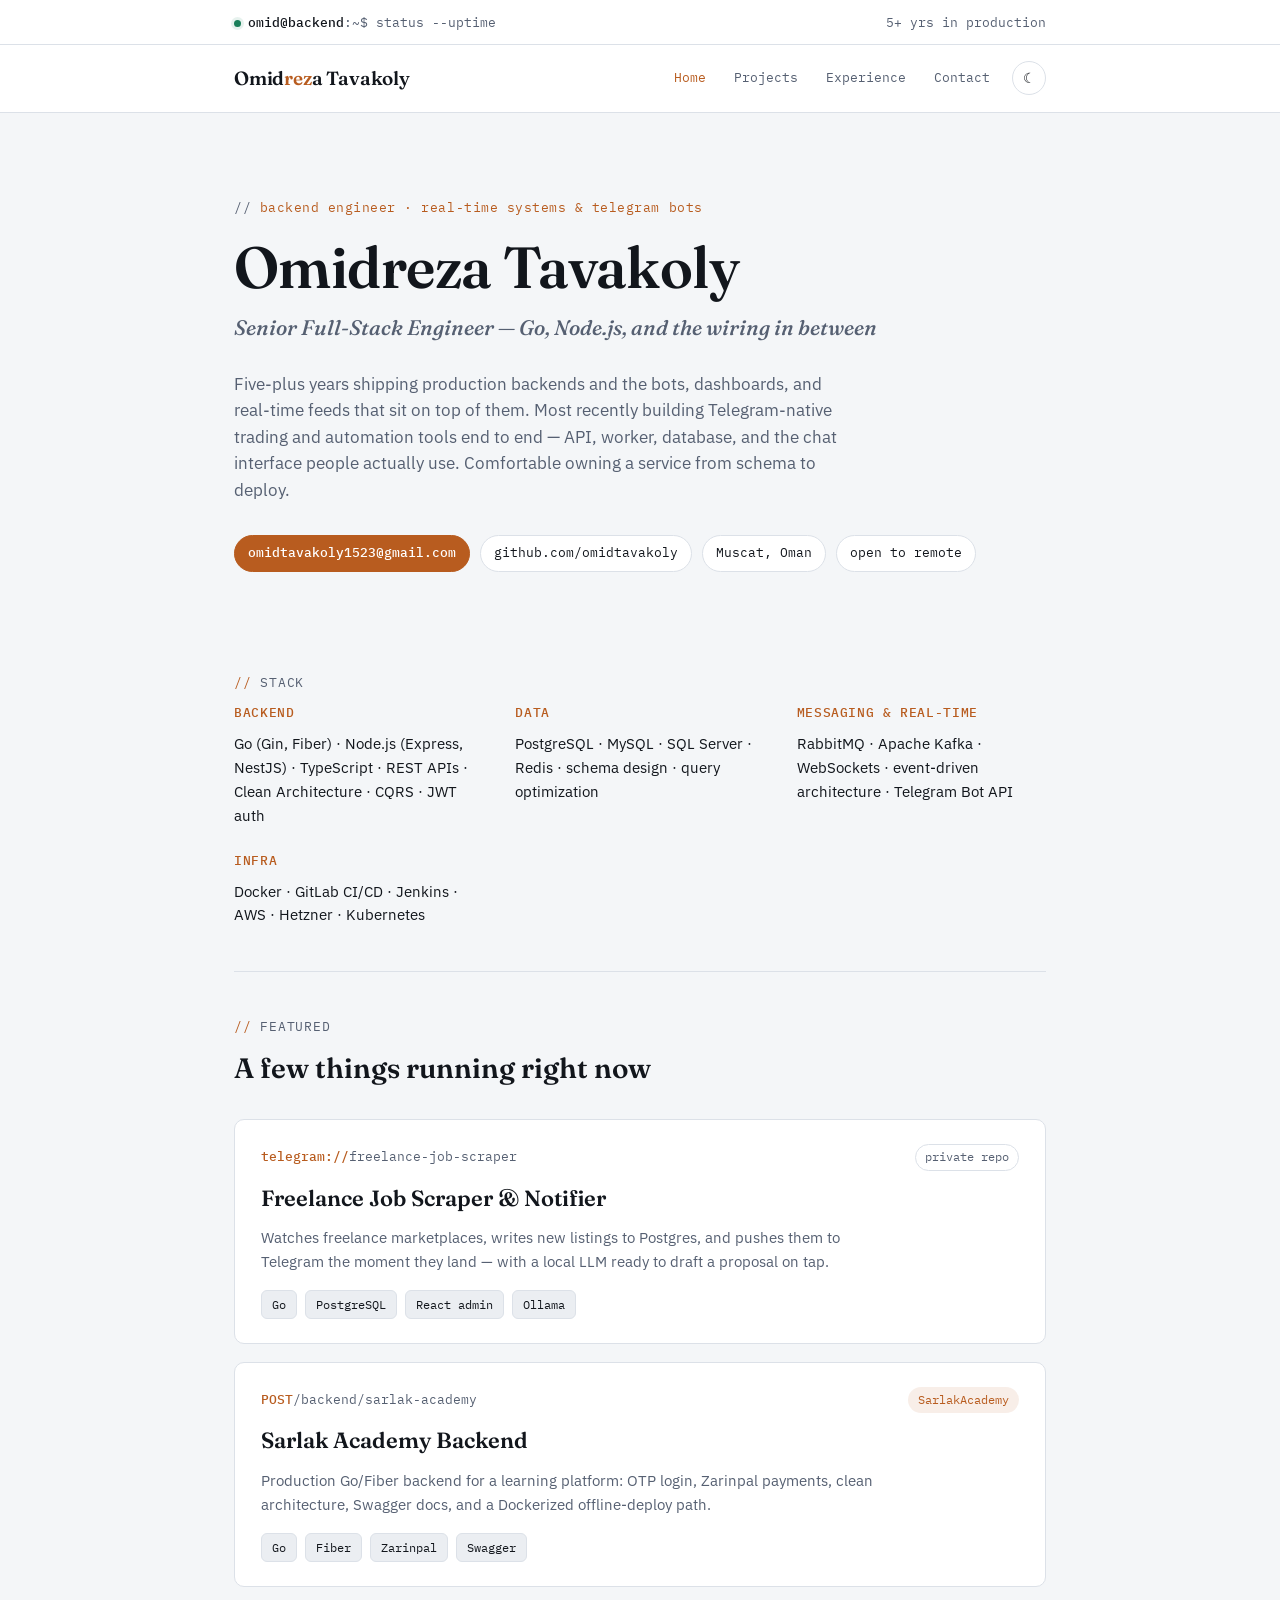
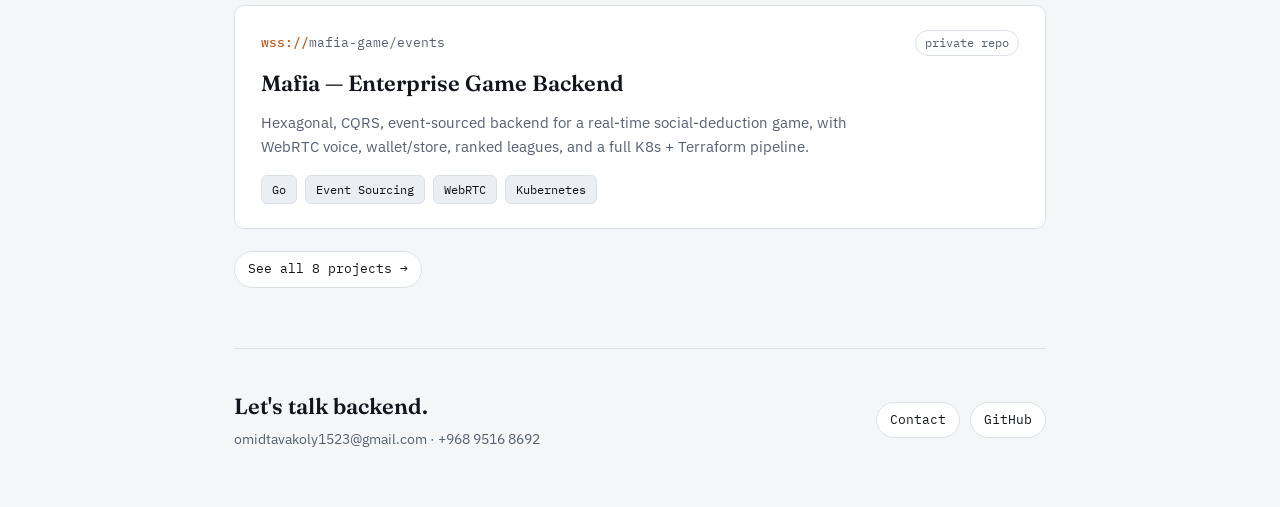
==== index.html @ 440e560e "Initial portfolio site Static 4-page site (home, projects, experience, contact) built from GitHub re" ====
<!doctype html>
<html lang="en">
<head>
<meta charset="utf-8">
<meta name="viewport" content="width=device-width, initial-scale=1">
<title>Omidreza Tavakoly — Backend Engineer</title>
<meta name="description" content="Backend engineer portfolio — Go, Node.js, and the Telegram bots, trading tools, and real-time services built on top of them.">
<link rel="icon" type="image/svg+xml" href="assets/favicon.svg">
<link rel="preconnect" href="https://fonts.googleapis.com">
<link rel="preconnect" href="https://fonts.gstatic.com" crossorigin>
<link href="https://fonts.googleapis.com/css2?family=Fraunces:opsz,wght@9..144,400;9..144,500;9..144,600;9..144,700&family=IBM+Plex+Sans:wght@400;500;600&family=IBM+Plex+Mono:wght@400;500;600&display=swap" rel="stylesheet">
<link rel="stylesheet" href="assets/styles.css">
<script>(function(){try{var t=localStorage.getItem('theme');if(t)document.documentElement.setAttribute('data-theme',t);}catch(e){}})();</script>
</head>
<body>

<div class="topbar">
  <div class="topbar-inner">
    <span><span class="dot"></span><b>omid@backend</b>:~$ status --uptime</span>
    <span>5+ yrs in production</span>
  </div>
</div>

<nav class="site-nav">
  <div class="nav-inner">
    <a class="wordmark" href="index.html">Omid<span>rez</span>a Tavakoly</a>
    <div class="nav-links">
      <a href="index.html" aria-current="page">Home</a>
      <a href="projects.html">Projects</a>
      <a href="experience.html">Experience</a>
      <a href="contact.html">Contact</a>
      <button class="theme-toggle" id="theme-toggle" type="button" aria-label="Toggle theme">☾</button>
    </div>
  </div>
</nav>

<div class="wrap">
  <header class="hero">
    <p class="eyebrow">backend engineer · real-time systems &amp; telegram bots</p>
    <h1>Omidreza Tavakoly</h1>
    <p class="role">Senior Full-Stack Engineer — Go, Node.js, and the wiring in between</p>
    <p class="summary">
      Five-plus years shipping production backends and the bots, dashboards, and real-time
      feeds that sit on top of them. Most recently building Telegram-native trading and
      automation tools end to end — API, worker, database, and the chat interface people
      actually use. Comfortable owning a service from schema to deploy.
    </p>
    <div class="contact-row">
      <a class="pill primary" href="mailto:omidtavakoly1523@gmail.com">omidtavakoly1523@gmail.com</a>
      <a class="pill" href="https://github.com/omidtavakoly">github.com/omidtavakoly</a>
      <span class="pill">Muscat, Oman</span>
      <span class="pill">open to remote</span>
    </div>
  </header>

  <section id="stack">
    <p class="section-label">stack</p>
    <div class="stack-grid">
      <div class="stack-group">
        <h3>Backend</h3>
        <p>Go (Gin, Fiber) · Node.js (Express, NestJS) · TypeScript · REST APIs · Clean Architecture · CQRS · JWT auth</p>
      </div>
      <div class="stack-group">
        <h3>Data</h3>
        <p>PostgreSQL · MySQL · SQL Server · Redis · schema design · query optimization</p>
      </div>
      <div class="stack-group">
        <h3>Messaging &amp; real-time</h3>
        <p>RabbitMQ · Apache Kafka · WebSockets · event-driven architecture · Telegram Bot API</p>
      </div>
      <div class="stack-group">
        <h3>Infra</h3>
        <p>Docker · GitLab CI/CD · Jenkins · AWS · Hetzner · Kubernetes</p>
      </div>
    </div>
  </section>

  <section id="featured">
    <p class="section-label">featured</p>
    <h2 class="section-title">A few things running right now</h2>
    <div class="projects">

      <article class="card">
        <div class="card-head">
          <span class="route"><span class="verb">telegram://</span>freelance-job-scraper</span>
          <span class="status-pill private">private repo</span>
        </div>
        <h3 class="proj-title">Freelance Job Scraper &amp; Notifier</h3>
        <p class="desc">
          Watches freelance marketplaces, writes new listings to Postgres, and pushes them to
          Telegram the moment they land — with a local LLM ready to draft a proposal on tap.
        </p>
        <div class="tags">
          <span class="tag">Go</span>
          <span class="tag">PostgreSQL</span>
          <span class="tag">React admin</span>
          <span class="tag">Ollama</span>
        </div>
      </article>

      <article class="card">
        <div class="card-head">
          <span class="route"><span class="verb">POST</span>/backend/sarlak-academy</span>
          <span class="status-pill org">SarlakAcademy</span>
        </div>
        <h3 class="proj-title">Sarlak Academy Backend</h3>
        <p class="desc">
          Production Go/Fiber backend for a learning platform: OTP login, Zarinpal payments,
          clean architecture, Swagger docs, and a Dockerized offline-deploy path.
        </p>
        <div class="tags">
          <span class="tag">Go</span>
          <span class="tag">Fiber</span>
          <span class="tag">Zarinpal</span>
          <span class="tag">Swagger</span>
        </div>
      </article>

      <article class="card">
        <div class="card-head">
          <span class="route"><span class="verb">wss://</span>mafia-game/events</span>
          <span class="status-pill private">private repo</span>
        </div>
        <h3 class="proj-title">Mafia — Enterprise Game Backend</h3>
        <p class="desc">
          Hexagonal, CQRS, event-sourced backend for a real-time social-deduction game, with
          WebRTC voice, wallet/store, ranked leagues, and a full K8s + Terraform pipeline.
        </p>
        <div class="tags">
          <span class="tag">Go</span>
          <span class="tag">Event Sourcing</span>
          <span class="tag">WebRTC</span>
          <span class="tag">Kubernetes</span>
        </div>
      </article>

    </div>
    <p style="margin-top:22px;"><a class="pill" href="projects.html">See all 8 projects →</a></p>
  </section>

  <footer>
    <div class="foot-inner">
      <div>
        <p class="foot-title">Let's talk backend.</p>
        <p class="foot-sub">omidtavakoly1523@gmail.com · +968 9516 8692</p>
      </div>
      <div class="foot-links">
        <a class="pill" href="contact.html">Contact</a>
        <a class="pill" href="https://github.com/omidtavakoly">GitHub</a>
      </div>
    </div>
  </footer>
</div>

<script src="assets/theme.js" defer></script>
</body>
</html>
---- assets/styles.css ----
/* Omidreza Tavakoly — portfolio. Tokens first, components second. */

:root {
  --bg: #F4F6F8;
  --surface: #FFFFFF;
  --surface-2: #EBEEF2;
  --border: #DCE1E8;
  --text: #12161C;
  --text-dim: #566072;
  --accent: #B85C1F;
  --accent-ink: #FFFFFF;
  --accent-soft: rgba(184, 92, 31, 0.10);
  --status: #1A7F5A;
  --status-soft: rgba(26, 127, 90, 0.10);

  --font-display: 'Fraunces', Georgia, 'Times New Roman', serif;
  --font-body: 'IBM Plex Sans', -apple-system, BlinkMacSystemFont, 'Segoe UI', sans-serif;
  --font-mono: 'IBM Plex Mono', ui-monospace, 'SFMono-Regular', Menlo, monospace;
}

@media (prefers-color-scheme: dark) {
  :root:not([data-theme="light"]) {
    --bg: #0B0F14;
    --surface: #11161D;
    --surface-2: #161D26;
    --border: #232C38;
    --text: #E7ECF2;
    --text-dim: #8B97A8;
    --accent: #FF9A4D;
    --accent-ink: #1A1005;
    --accent-soft: rgba(255, 154, 77, 0.14);
    --status: #4FD8A5;
    --status-soft: rgba(79, 216, 165, 0.14);
  }
}
:root[data-theme="dark"] {
  --bg: #0B0F14;
  --surface: #11161D;
  --surface-2: #161D26;
  --border: #232C38;
  --text: #E7ECF2;
  --text-dim: #8B97A8;
  --accent: #FF9A4D;
  --accent-ink: #1A1005;
  --accent-soft: rgba(255, 154, 77, 0.14);
  --status: #4FD8A5;
  --status-soft: rgba(79, 216, 165, 0.14);
}

* { box-sizing: border-box; }
html { color-scheme: light dark; }
body {
  margin: 0;
  background: var(--bg);
  color: var(--text);
  font-family: var(--font-body);
  font-size: 16px;
  line-height: 1.6;
  -webkit-font-smoothing: antialiased;
}
::selection { background: var(--accent-soft); color: var(--text); }
a { color: inherit; }
img { max-width: 100%; }

.wrap { max-width: 860px; margin: 0 auto; padding: 0 24px; }

/* ---------- topbar / nav ---------- */
.topbar { border-bottom: 1px solid var(--border); background: var(--surface); }
.topbar-inner {
  max-width: 860px; margin: 0 auto; padding: 12px 24px;
  display: flex; align-items: center; justify-content: space-between;
  font-family: var(--font-mono); font-size: 12.5px; color: var(--text-dim);
}
.topbar b { color: var(--text); font-weight: 500; }
.dot {
  display: inline-block; width: 7px; height: 7px; border-radius: 50%;
  background: var(--status); margin-right: 7px;
  box-shadow: 0 0 0 3px var(--status-soft);
  animation: pulse 2.4s ease-in-out infinite;
}
@media (prefers-reduced-motion: reduce) { .dot { animation: none; } }
@keyframes pulse { 0%, 100% { opacity: 1; } 50% { opacity: .45; } }

@media (max-width: 480px) {
  .topbar-inner { flex-direction: column; align-items: flex-start; gap: 4px; }
}

nav.site-nav { border-bottom: 1px solid var(--border); background: var(--surface); }
.nav-inner {
  max-width: 860px; margin: 0 auto; padding: 16px 24px;
  display: flex; align-items: center; justify-content: space-between; gap: 20px;
}
.wordmark {
  font-family: var(--font-display); font-weight: 600; font-size: 19px;
  text-decoration: none; color: var(--text); letter-spacing: -0.01em;
}
.wordmark span { color: var(--accent); }
.nav-links { display: flex; align-items: center; gap: 4px; flex-wrap: wrap; }
.nav-links a {
  font-family: var(--font-mono); font-size: 13px; text-decoration: none;
  color: var(--text-dim); padding: 7px 12px; border-radius: 6px;
}
.nav-links a:hover { color: var(--text); background: var(--surface-2); }
.nav-links a[aria-current="page"] { color: var(--accent); }
.theme-toggle {
  border: 1px solid var(--border); background: var(--surface);
  color: var(--text); border-radius: 20px; width: 34px; height: 34px;
  cursor: pointer; font-size: 14px; display: inline-flex;
  align-items: center; justify-content: center; margin-left: 6px;
}
.theme-toggle:hover { background: var(--surface-2); }

/* ---------- hero ---------- */
.hero { padding: 72px 0 56px; }
.eyebrow {
  font-family: var(--font-mono); font-size: 13px; color: var(--accent);
  letter-spacing: .04em; margin-bottom: 18px;
}
.eyebrow::before { content: "// "; color: var(--text-dim); }
h1 {
  font-family: var(--font-display); font-weight: 600;
  font-size: clamp(38px, 6vw, 58px); line-height: 1.05; letter-spacing: -0.01em;
  margin: 0 0 14px; text-wrap: balance;
}
.role {
  font-family: var(--font-display); font-style: italic; font-weight: 500;
  font-size: clamp(17px, 2.4vw, 21px); color: var(--text-dim);
  margin: 0 0 26px; text-wrap: balance;
}
.summary { max-width: 62ch; color: var(--text-dim); font-size: 16.5px; margin: 0 0 32px; }
.contact-row { display: flex; flex-wrap: wrap; gap: 10px; }
.pill {
  display: inline-flex; align-items: center; gap: 6px; font-family: var(--font-mono);
  font-size: 13px; padding: 7px 13px; border-radius: 20px; border: 1px solid var(--border);
  background: var(--surface); color: var(--text); text-decoration: none;
}
.pill.primary { background: var(--accent); color: var(--accent-ink); border-color: var(--accent); font-weight: 500; }

/* ---------- section scaffolding ---------- */
section { padding: 44px 0; border-top: 1px solid var(--border); }
section:first-of-type { border-top: none; }
.section-label {
  font-family: var(--font-mono); font-size: 12.5px; letter-spacing: .06em;
  text-transform: uppercase; color: var(--text-dim); margin: 0 0 10px;
}
.section-label::before { content: "// "; color: var(--accent); }
h2.section-title { font-family: var(--font-display); font-size: 28px; font-weight: 600; margin: 0 0 28px; }
.section-intro { color: var(--text-dim); max-width: 62ch; margin: -14px 0 28px; font-size: 15px; }

/* ---------- stack ---------- */
.stack-grid { display: grid; grid-template-columns: repeat(auto-fit, minmax(230px, 1fr)); gap: 22px 32px; }
.stack-group h3 {
  font-family: var(--font-mono); font-size: 12.5px; text-transform: uppercase;
  letter-spacing: .05em; color: var(--accent); margin: 0 0 10px; font-weight: 500;
}
.stack-group p { margin: 0; color: var(--text); font-size: 14.5px; line-height: 1.65; }

/* ---------- projects ---------- */
.projects { display: flex; flex-direction: column; gap: 18px; }
.card { background: var(--surface); border: 1px solid var(--border); border-radius: 10px; padding: 24px 26px; }
.card-head { display: flex; align-items: baseline; justify-content: space-between; gap: 16px; flex-wrap: wrap; margin-bottom: 10px; }
.route { font-family: var(--font-mono); font-size: 12.5px; color: var(--text-dim); }
.route .verb { color: var(--accent); font-weight: 500; }
.status-pill { font-family: var(--font-mono); font-size: 11.5px; padding: 3px 9px; border-radius: 20px; white-space: nowrap; }
.status-pill.private { color: var(--text-dim); border: 1px solid var(--border); }
.status-pill.org { color: var(--accent); background: var(--accent-soft); border: 1px solid transparent; }
.status-pill.public { color: var(--status); background: var(--status-soft); border: 1px solid transparent; }
.card h3.proj-title { font-family: var(--font-display); font-size: 22px; font-weight: 600; margin: 2px 0 10px; }
.card p.desc { color: var(--text-dim); font-size: 15px; margin: 0 0 16px; max-width: 68ch; }
.tags { display: flex; flex-wrap: wrap; gap: 8px; }
.tag { font-family: var(--font-mono); font-size: 12px; color: var(--text); background: var(--surface-2); border: 1px solid var(--border); padding: 4px 10px; border-radius: 6px; }
.card-foot { margin-top: 16px; padding-top: 14px; border-top: 1px dashed var(--border); font-family: var(--font-mono); font-size: 12.5px; color: var(--text-dim); }
.card-foot a { color: var(--accent); text-decoration: none; }
.card-foot a:hover { text-decoration: underline; }

/* ---------- deployment log / experience ---------- */
.log { display: flex; flex-direction: column; }
.log-entry { display: grid; grid-template-columns: 148px 1fr; gap: 24px; padding: 22px 0; border-top: 1px solid var(--border); }
.log-entry:first-of-type { border-top: none; padding-top: 0; }
.log-date { font-family: var(--font-mono); font-size: 12.5px; color: var(--text-dim); padding-top: 3px; }
.log-body h3 { font-family: var(--font-body); font-size: 17px; font-weight: 600; margin: 0 0 2px; }
.log-role { font-family: var(--font-mono); font-size: 12.5px; color: var(--accent); margin: 0 0 12px; }
.log-body ul { margin: 0; padding-left: 18px; color: var(--text-dim); font-size: 14.5px; }
.log-body li { margin-bottom: 5px; }
@media (max-width: 560px) { .log-entry { grid-template-columns: 1fr; gap: 6px; } }

/* ---------- contact page ---------- */
.contact-grid { display: grid; grid-template-columns: repeat(auto-fit, minmax(220px, 1fr)); gap: 16px; }
.contact-card {
  background: var(--surface); border: 1px solid var(--border); border-radius: 10px;
  padding: 22px; display: flex; flex-direction: column; gap: 6px; text-decoration: none;
}
.contact-card .k { font-family: var(--font-mono); font-size: 12px; color: var(--text-dim); text-transform: uppercase; letter-spacing: .05em; }
.contact-card .v { font-family: var(--font-display); font-size: 18px; font-weight: 600; color: var(--text); overflow-wrap: anywhere; }
.contact-card:hover { border-color: var(--accent); }
.cta-block {
  background: var(--surface); border: 1px solid var(--border); border-radius: 12px;
  padding: 40px; text-align: center; margin-top: 8px;
}
.cta-block h2 { font-family: var(--font-display); font-size: 26px; margin: 0 0 10px; }
.cta-block p { color: var(--text-dim); margin: 0 0 24px; }

/* ---------- footer ---------- */
footer { border-top: 1px solid var(--border); padding: 40px 0 56px; }
footer .foot-inner { display: flex; justify-content: space-between; align-items: center; flex-wrap: wrap; gap: 16px; }
footer .foot-title { font-family: var(--font-display); font-size: 22px; font-weight: 600; margin: 0 0 4px; }
footer .foot-sub { color: var(--text-dim); font-size: 14px; margin: 0; }
footer .foot-links { display: flex; gap: 10px; flex-wrap: wrap; }

a:focus-visible, .pill:focus-visible, .theme-toggle:focus-visible { outline: 2px solid var(--accent); outline-offset: 2px; }
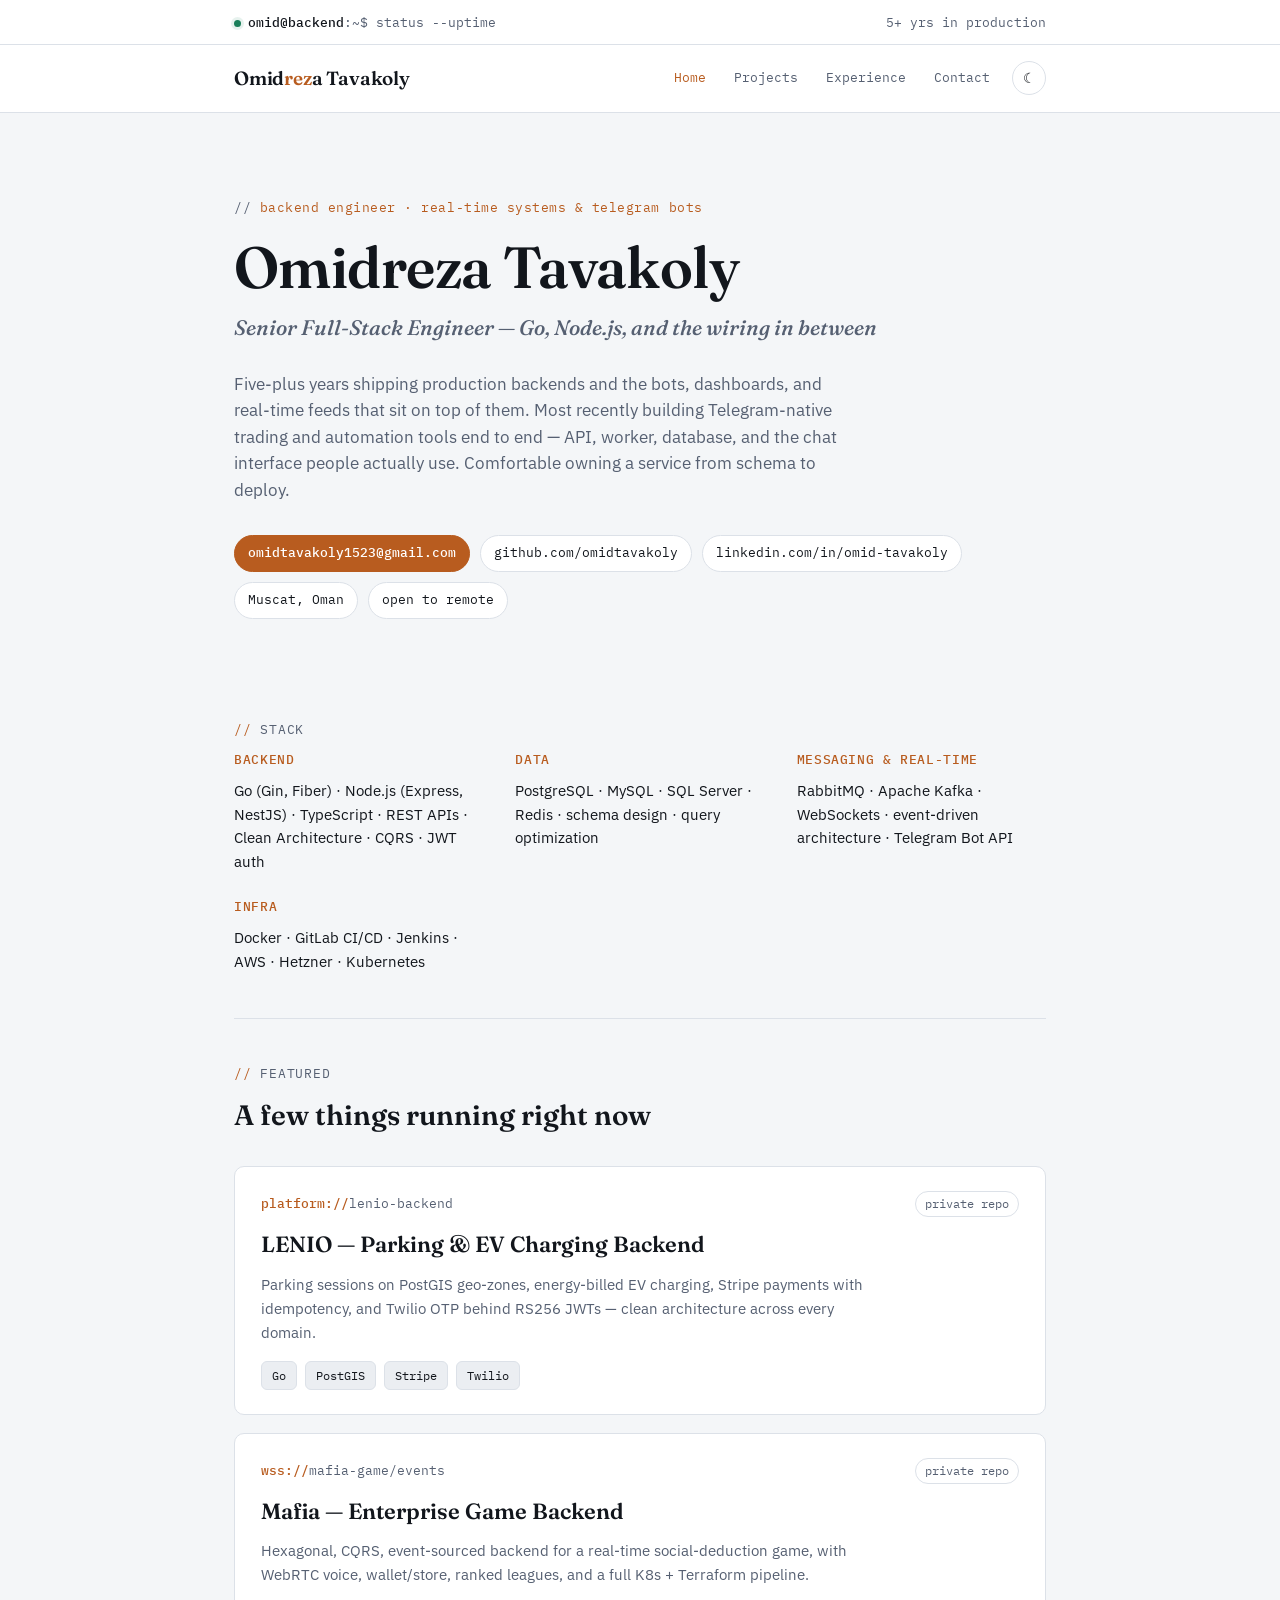
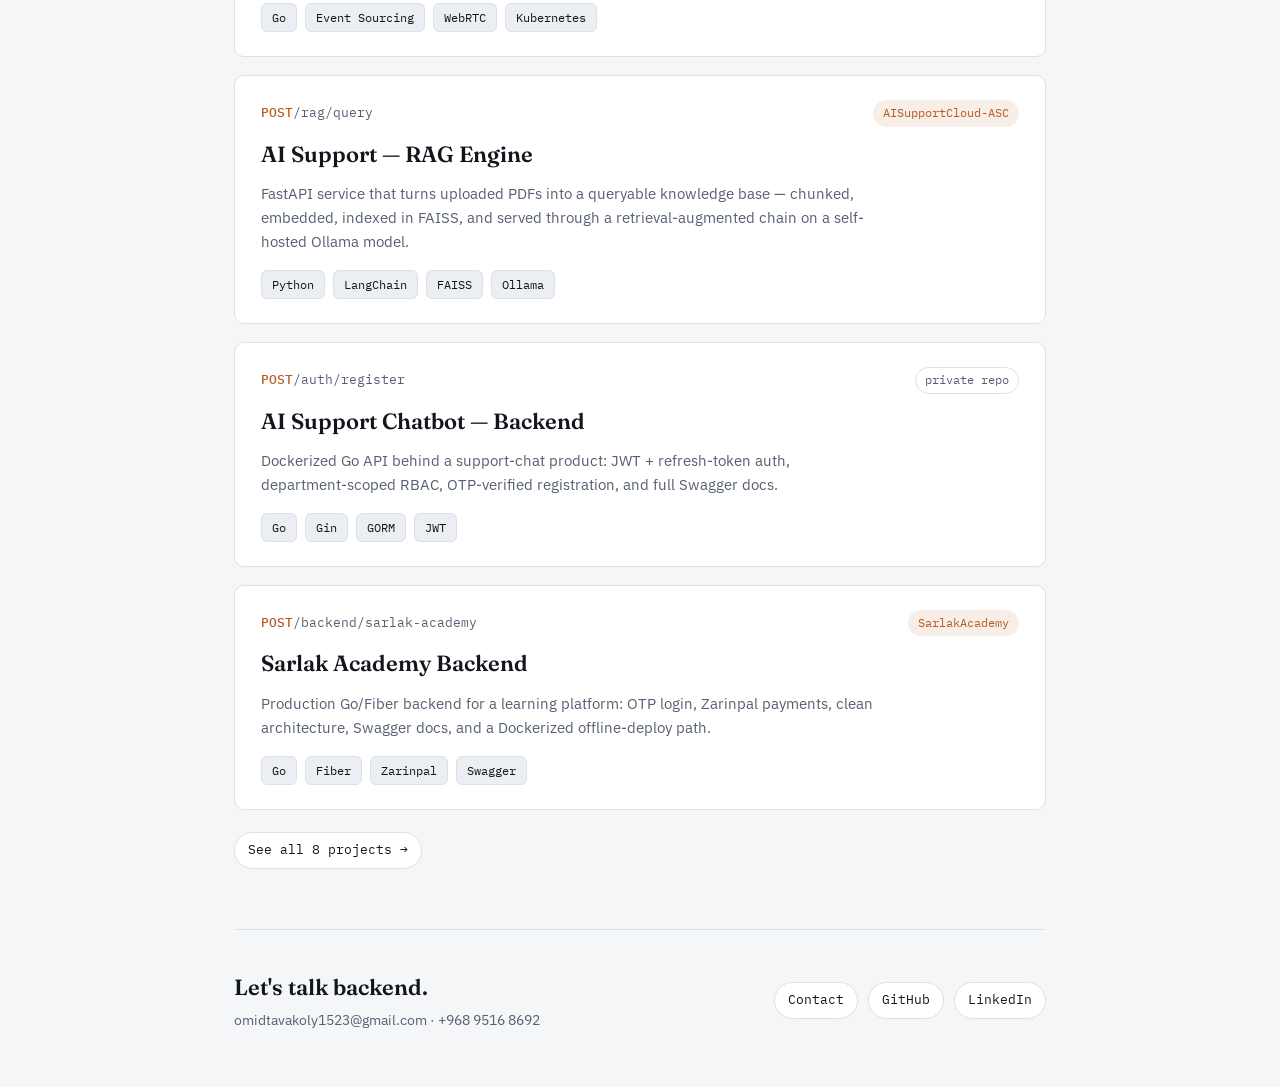
==== commit 8b68c95f: "Feature strongest projects on home page, add LinkedIn Home now highlights LENIO, Mafia, the AI Suppo" ====
--- a/index.html
+++ b/index.html
@@ -48,6 +48,7 @@
     <div class="contact-row">
       <a class="pill primary" href="mailto:omidtavakoly1523@gmail.com">omidtavakoly1523@gmail.com</a>
       <a class="pill" href="https://github.com/omidtavakoly">github.com/omidtavakoly</a>
+      <a class="pill" href="https://www.linkedin.com/in/omid-tavakoly/">linkedin.com/in/omid-tavakoly</a>
       <span class="pill">Muscat, Oman</span>
       <span class="pill">open to remote</span>
     </div>
@@ -82,19 +83,75 @@
 
       <article class="card">
         <div class="card-head">
-          <span class="route"><span class="verb">telegram://</span>freelance-job-scraper</span>
+          <span class="route"><span class="verb">platform://</span>lenio-backend</span>
           <span class="status-pill private">private repo</span>
         </div>
-        <h3 class="proj-title">Freelance Job Scraper &amp; Notifier</h3>
+        <h3 class="proj-title">LENIO — Parking &amp; EV Charging Backend</h3>
         <p class="desc">
-          Watches freelance marketplaces, writes new listings to Postgres, and pushes them to
-          Telegram the moment they land — with a local LLM ready to draft a proposal on tap.
+          Parking sessions on PostGIS geo-zones, energy-billed EV charging, Stripe payments
+          with idempotency, and Twilio OTP behind RS256 JWTs — clean architecture across
+          every domain.
         </p>
         <div class="tags">
           <span class="tag">Go</span>
-          <span class="tag">PostgreSQL</span>
-          <span class="tag">React admin</span>
+          <span class="tag">PostGIS</span>
+          <span class="tag">Stripe</span>
+          <span class="tag">Twilio</span>
+        </div>
+      </article>
+
+      <article class="card">
+        <div class="card-head">
+          <span class="route"><span class="verb">wss://</span>mafia-game/events</span>
+          <span class="status-pill private">private repo</span>
+        </div>
+        <h3 class="proj-title">Mafia — Enterprise Game Backend</h3>
+        <p class="desc">
+          Hexagonal, CQRS, event-sourced backend for a real-time social-deduction game, with
+          WebRTC voice, wallet/store, ranked leagues, and a full K8s + Terraform pipeline.
+        </p>
+        <div class="tags">
+          <span class="tag">Go</span>
+          <span class="tag">Event Sourcing</span>
+          <span class="tag">WebRTC</span>
+          <span class="tag">Kubernetes</span>
+        </div>
+      </article>
+
+      <article class="card">
+        <div class="card-head">
+          <span class="route"><span class="verb">POST</span>/rag/query</span>
+          <span class="status-pill org">AISupportCloud-ASC</span>
+        </div>
+        <h3 class="proj-title">AI Support — RAG Engine</h3>
+        <p class="desc">
+          FastAPI service that turns uploaded PDFs into a queryable knowledge base — chunked,
+          embedded, indexed in FAISS, and served through a retrieval-augmented chain on a
+          self-hosted Ollama model.
+        </p>
+        <div class="tags">
+          <span class="tag">Python</span>
+          <span class="tag">LangChain</span>
+          <span class="tag">FAISS</span>
           <span class="tag">Ollama</span>
+        </div>
+      </article>
+
+      <article class="card">
+        <div class="card-head">
+          <span class="route"><span class="verb">POST</span>/auth/register</span>
+          <span class="status-pill private">private repo</span>
+        </div>
+        <h3 class="proj-title">AI Support Chatbot — Backend</h3>
+        <p class="desc">
+          Dockerized Go API behind a support-chat product: JWT + refresh-token auth,
+          department-scoped RBAC, OTP-verified registration, and full Swagger docs.
+        </p>
+        <div class="tags">
+          <span class="tag">Go</span>
+          <span class="tag">Gin</span>
+          <span class="tag">GORM</span>
+          <span class="tag">JWT</span>
         </div>
       </article>
 
@@ -116,24 +173,6 @@
         </div>
       </article>
 
-      <article class="card">
-        <div class="card-head">
-          <span class="route"><span class="verb">wss://</span>mafia-game/events</span>
-          <span class="status-pill private">private repo</span>
-        </div>
-        <h3 class="proj-title">Mafia — Enterprise Game Backend</h3>
-        <p class="desc">
-          Hexagonal, CQRS, event-sourced backend for a real-time social-deduction game, with
-          WebRTC voice, wallet/store, ranked leagues, and a full K8s + Terraform pipeline.
-        </p>
-        <div class="tags">
-          <span class="tag">Go</span>
-          <span class="tag">Event Sourcing</span>
-          <span class="tag">WebRTC</span>
-          <span class="tag">Kubernetes</span>
-        </div>
-      </article>
-
     </div>
     <p style="margin-top:22px;"><a class="pill" href="projects.html">See all 8 projects →</a></p>
   </section>
@@ -147,6 +186,7 @@
       <div class="foot-links">
         <a class="pill" href="contact.html">Contact</a>
         <a class="pill" href="https://github.com/omidtavakoly">GitHub</a>
+        <a class="pill" href="https://www.linkedin.com/in/omid-tavakoly/">LinkedIn</a>
       </div>
     </div>
   </footer>
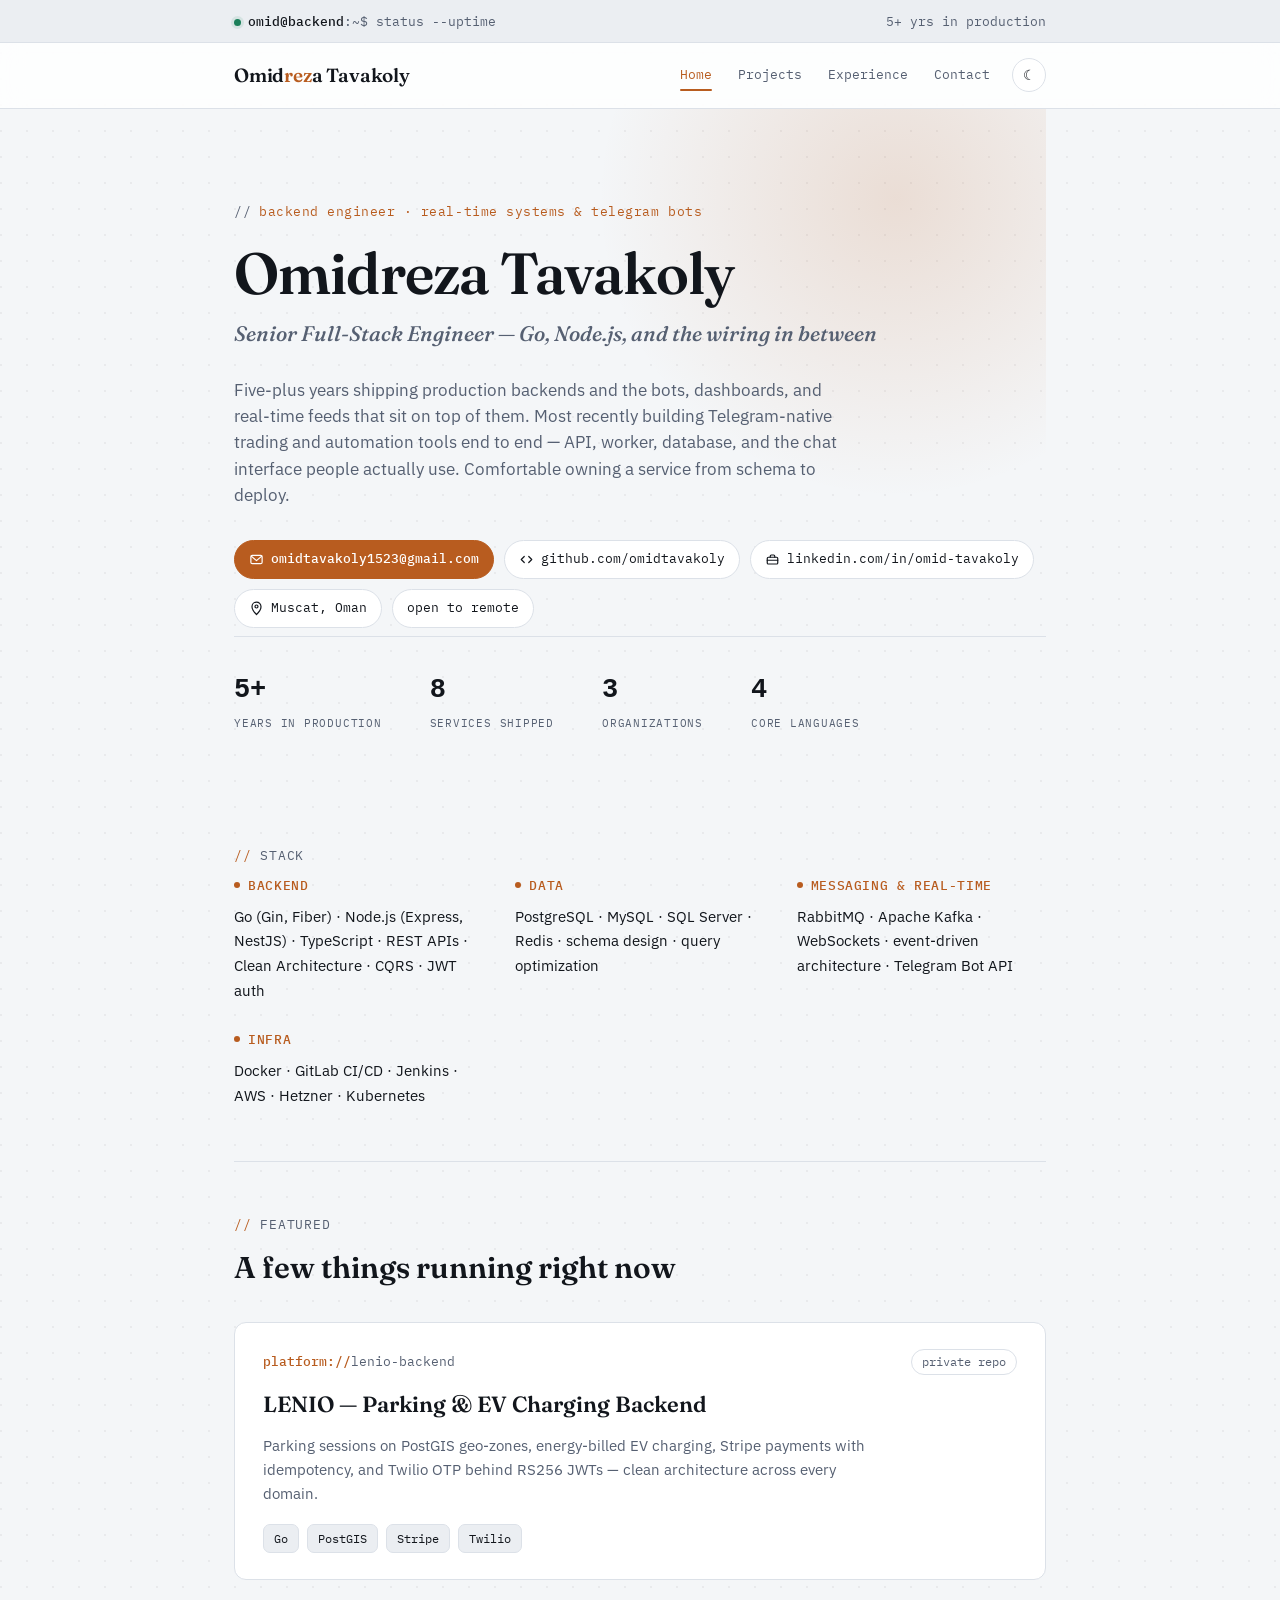
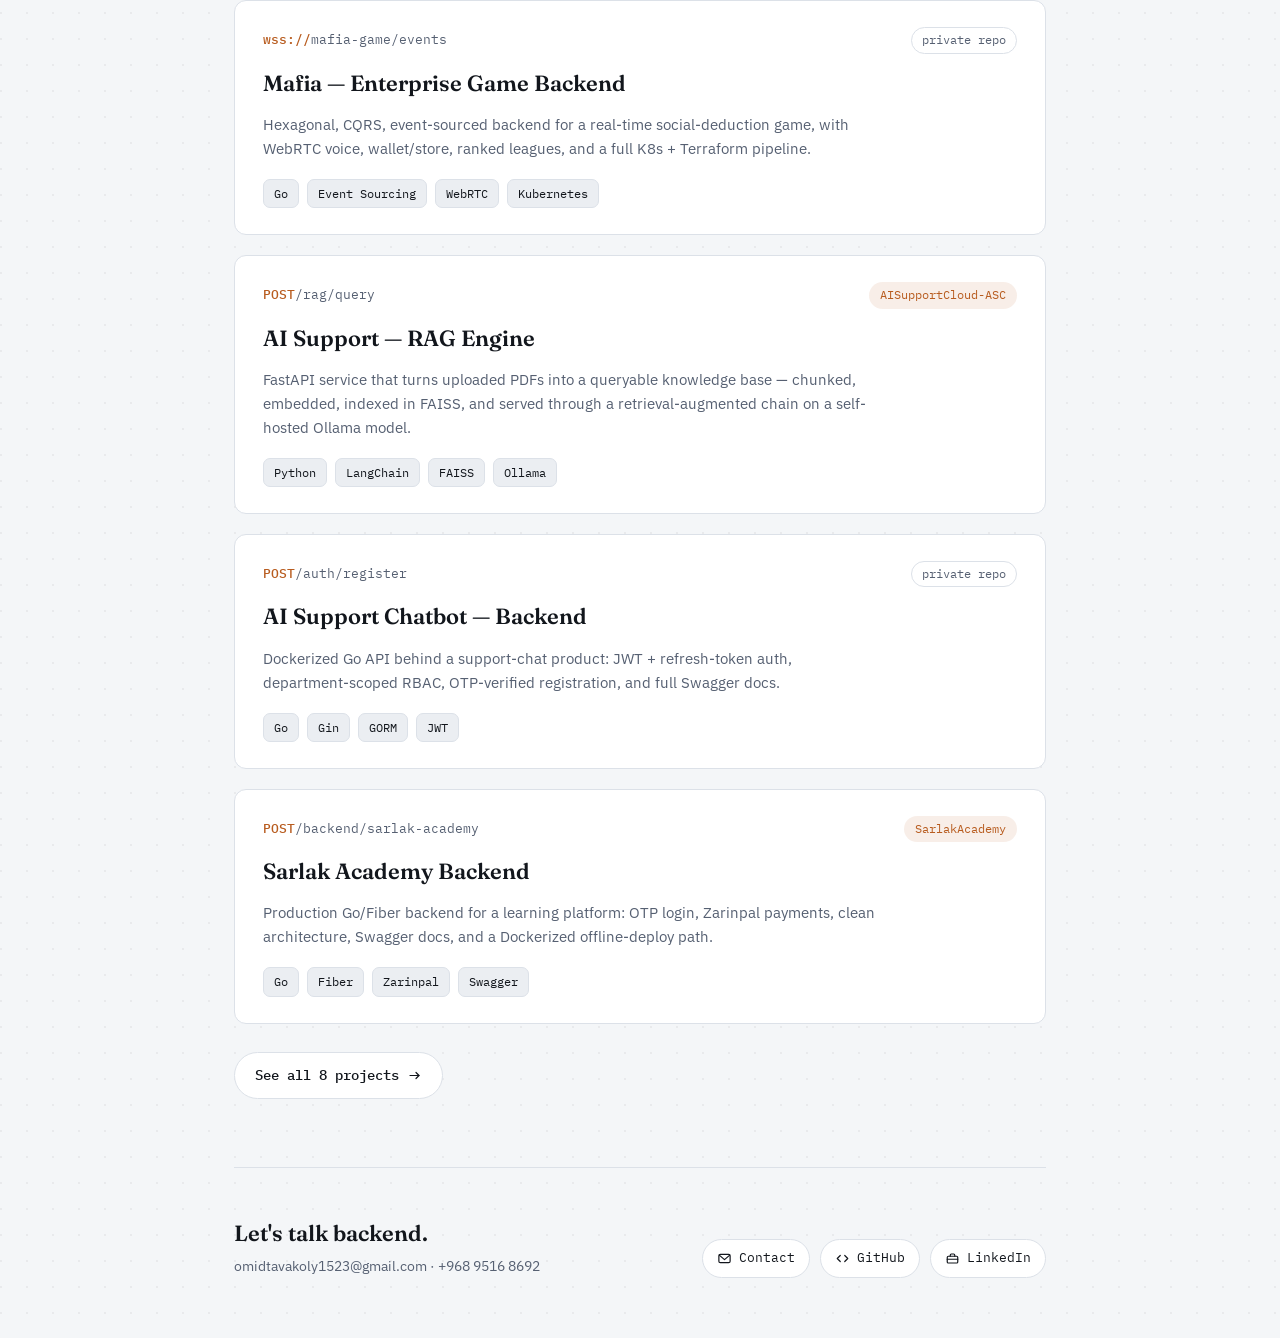
==== commit f974363d: "Major visual polish pass Sticky blurred nav with scroll shadow, ambient accent glow in the hero and " ====
--- a/index.html
+++ b/index.html
@@ -46,11 +46,18 @@
       actually use. Comfortable owning a service from schema to deploy.
     </p>
     <div class="contact-row">
-      <a class="pill primary" href="mailto:omidtavakoly1523@gmail.com">omidtavakoly1523@gmail.com</a>
-      <a class="pill" href="https://github.com/omidtavakoly">github.com/omidtavakoly</a>
-      <a class="pill" href="https://www.linkedin.com/in/omid-tavakoly/">linkedin.com/in/omid-tavakoly</a>
-      <span class="pill">Muscat, Oman</span>
+      <a class="pill primary" href="mailto:omidtavakoly1523@gmail.com"><svg class="icon" viewBox="0 0 20 20"><rect x="2.5" y="4.5" width="15" height="11" rx="2"/><path d="M3 5.5l7 6 7-6"/></svg>omidtavakoly1523@gmail.com</a>
+      <a class="pill" href="https://github.com/omidtavakoly"><svg class="icon" viewBox="0 0 20 20"><path d="M7 6 3 10l4 4"/><path d="M13 6l4 4-4 4"/></svg>github.com/omidtavakoly</a>
+      <a class="pill" href="https://www.linkedin.com/in/omid-tavakoly/"><svg class="icon" viewBox="0 0 20 20"><rect x="3" y="7" width="14" height="9" rx="1.5"/><path d="M7 7V5.5A1.5 1.5 0 0 1 8.5 4h3A1.5 1.5 0 0 1 13 5.5V7"/><path d="M3 11h14"/></svg>linkedin.com/in/omid-tavakoly</a>
+      <span class="pill"><svg class="icon" viewBox="0 0 20 20"><path d="M10 18s6-6 6-10.5A6 6 0 1 0 4 7.5C4 12 10 18 10 18Z"/><circle cx="10" cy="7.3" r="2"/></svg>Muscat, Oman</span>
       <span class="pill">open to remote</span>
+    </div>
+
+    <div class="stat-strip">
+      <div class="stat"><span class="num">5+</span><span class="label">Years in Production</span></div>
+      <div class="stat"><span class="num">8</span><span class="label">Services Shipped</span></div>
+      <div class="stat"><span class="num">3</span><span class="label">Organizations</span></div>
+      <div class="stat"><span class="num">4</span><span class="label">Core Languages</span></div>
     </div>
   </header>
 
@@ -174,7 +181,7 @@
       </article>
 
     </div>
-    <p style="margin-top:22px;"><a class="pill" href="projects.html">See all 8 projects →</a></p>
+    <p style="margin-top:28px;"><a class="btn btn-ghost" href="projects.html">See all 8 projects <svg class="icon" viewBox="0 0 20 20"><path d="M4 10h12"/><path d="M12 6l4 4-4 4"/></svg></a></p>
   </section>
 
   <footer>
@@ -184,9 +191,9 @@
         <p class="foot-sub">omidtavakoly1523@gmail.com · +968 9516 8692</p>
       </div>
       <div class="foot-links">
-        <a class="pill" href="contact.html">Contact</a>
-        <a class="pill" href="https://github.com/omidtavakoly">GitHub</a>
-        <a class="pill" href="https://www.linkedin.com/in/omid-tavakoly/">LinkedIn</a>
+        <a class="pill" href="contact.html"><svg class="icon" viewBox="0 0 20 20"><rect x="2.5" y="4.5" width="15" height="11" rx="2"/><path d="M3 5.5l7 6 7-6"/></svg>Contact</a>
+        <a class="pill" href="https://github.com/omidtavakoly"><svg class="icon" viewBox="0 0 20 20"><path d="M7 6 3 10l4 4"/><path d="M13 6l4 4-4 4"/></svg>GitHub</a>
+        <a class="pill" href="https://www.linkedin.com/in/omid-tavakoly/"><svg class="icon" viewBox="0 0 20 20"><rect x="3" y="7" width="14" height="9" rx="1.5"/><path d="M7 7V5.5A1.5 1.5 0 0 1 8.5 4h3A1.5 1.5 0 0 1 13 5.5V7"/><path d="M3 11h14"/></svg>LinkedIn</a>
       </div>
     </div>
   </footer>
--- a/assets/styles.css
+++ b/assets/styles.css
@@ -4,18 +4,28 @@
   --bg: #F4F6F8;
   --surface: #FFFFFF;
   --surface-2: #EBEEF2;
+  --surface-translucent: rgba(255, 255, 255, 0.82);
   --border: #DCE1E8;
+  --border-strong: #C7CFDA;
   --text: #12161C;
   --text-dim: #566072;
   --accent: #B85C1F;
   --accent-ink: #FFFFFF;
   --accent-soft: rgba(184, 92, 31, 0.10);
+  --accent-glow: rgba(184, 92, 31, 0.16);
   --status: #1A7F5A;
   --status-soft: rgba(26, 127, 90, 0.10);
+  --grid-dot: rgba(18, 22, 28, 0.05);
+  --shadow-color: rgba(23, 28, 36, 0.10);
+  --shadow-color-strong: rgba(23, 28, 36, 0.16);
 
   --font-display: 'Fraunces', Georgia, 'Times New Roman', serif;
   --font-body: 'IBM Plex Sans', -apple-system, BlinkMacSystemFont, 'Segoe UI', sans-serif;
   --font-mono: 'IBM Plex Mono', ui-monospace, 'SFMono-Regular', Menlo, monospace;
+
+  --space-1: 4px; --space-2: 8px; --space-3: 12px; --space-4: 16px;
+  --space-5: 24px; --space-6: 32px; --space-7: 48px; --space-8: 64px; --space-9: 96px;
+  --radius-sm: 7px; --radius-md: 12px; --radius-lg: 18px; --radius-pill: 999px;
 }
 
 @media (prefers-color-scheme: dark) {
@@ -23,51 +33,68 @@
     --bg: #0B0F14;
     --surface: #11161D;
     --surface-2: #161D26;
+    --surface-translucent: rgba(13, 17, 23, 0.72);
     --border: #232C38;
+    --border-strong: #303B4A;
     --text: #E7ECF2;
     --text-dim: #8B97A8;
     --accent: #FF9A4D;
     --accent-ink: #1A1005;
     --accent-soft: rgba(255, 154, 77, 0.14);
+    --accent-glow: rgba(255, 154, 77, 0.16);
     --status: #4FD8A5;
     --status-soft: rgba(79, 216, 165, 0.14);
+    --grid-dot: rgba(255, 255, 255, 0.045);
+    --shadow-color: rgba(0, 0, 0, 0.35);
+    --shadow-color-strong: rgba(0, 0, 0, 0.5);
   }
 }
 :root[data-theme="dark"] {
   --bg: #0B0F14;
   --surface: #11161D;
   --surface-2: #161D26;
+  --surface-translucent: rgba(13, 17, 23, 0.72);
   --border: #232C38;
+  --border-strong: #303B4A;
   --text: #E7ECF2;
   --text-dim: #8B97A8;
   --accent: #FF9A4D;
   --accent-ink: #1A1005;
   --accent-soft: rgba(255, 154, 77, 0.14);
+  --accent-glow: rgba(255, 154, 77, 0.16);
   --status: #4FD8A5;
   --status-soft: rgba(79, 216, 165, 0.14);
+  --grid-dot: rgba(255, 255, 255, 0.045);
+  --shadow-color: rgba(0, 0, 0, 0.35);
+  --shadow-color-strong: rgba(0, 0, 0, 0.5);
 }
 
 * { box-sizing: border-box; }
 html { color-scheme: light dark; }
 body {
   margin: 0;
-  background: var(--bg);
+  background:
+    radial-gradient(circle at 1px 1px, var(--grid-dot) 1px, transparent 0) 0 0 / 26px 26px,
+    var(--bg);
   color: var(--text);
   font-family: var(--font-body);
   font-size: 16px;
   line-height: 1.6;
   -webkit-font-smoothing: antialiased;
+  text-rendering: optimizeLegibility;
 }
 ::selection { background: var(--accent-soft); color: var(--text); }
 a { color: inherit; }
 img { max-width: 100%; }
+hr.rule { border: none; height: 1px; background: linear-gradient(90deg, var(--border), transparent 85%); margin: 0; }
 
 .wrap { max-width: 860px; margin: 0 auto; padding: 0 24px; }
-
-/* ---------- topbar / nav ---------- */
-.topbar { border-bottom: 1px solid var(--border); background: var(--surface); }
+.icon { width: 15px; height: 15px; flex-shrink: 0; stroke: currentColor; fill: none; stroke-width: 1.6; stroke-linecap: round; stroke-linejoin: round; }
+
+/* ---------- topbar ---------- */
+.topbar { border-bottom: 1px solid var(--border); background: var(--surface-2); }
 .topbar-inner {
-  max-width: 860px; margin: 0 auto; padding: 12px 24px;
+  max-width: 860px; margin: 0 auto; padding: 11px 24px;
   display: flex; align-items: center; justify-content: space-between;
   font-family: var(--font-mono); font-size: 12.5px; color: var(--text-dim);
 }
@@ -85,9 +112,17 @@
   .topbar-inner { flex-direction: column; align-items: flex-start; gap: 4px; }
 }
 
-nav.site-nav { border-bottom: 1px solid var(--border); background: var(--surface); }
+/* ---------- nav ---------- */
+nav.site-nav {
+  position: sticky; top: 0; z-index: 40;
+  border-bottom: 1px solid var(--border);
+  background: var(--surface-translucent);
+  backdrop-filter: blur(12px); -webkit-backdrop-filter: blur(12px);
+  transition: box-shadow .25s ease, border-color .25s ease;
+}
+nav.site-nav.is-scrolled { box-shadow: 0 12px 28px -18px var(--shadow-color-strong); }
 .nav-inner {
-  max-width: 860px; margin: 0 auto; padding: 16px 24px;
+  max-width: 860px; margin: 0 auto; padding: 15px 24px;
   display: flex; align-items: center; justify-content: space-between; gap: 20px;
 }
 .wordmark {
@@ -95,31 +130,45 @@
   text-decoration: none; color: var(--text); letter-spacing: -0.01em;
 }
 .wordmark span { color: var(--accent); }
-.nav-links { display: flex; align-items: center; gap: 4px; flex-wrap: wrap; }
+.nav-links { display: flex; align-items: center; gap: 2px; flex-wrap: wrap; }
 .nav-links a {
+  position: relative;
   font-family: var(--font-mono); font-size: 13px; text-decoration: none;
-  color: var(--text-dim); padding: 7px 12px; border-radius: 6px;
+  color: var(--text-dim); padding: 7px 12px; border-radius: var(--radius-sm);
+  transition: color .15s ease, background-color .15s ease;
 }
 .nav-links a:hover { color: var(--text); background: var(--surface-2); }
 .nav-links a[aria-current="page"] { color: var(--accent); }
+.nav-links a[aria-current="page"]::after {
+  content: ""; position: absolute; left: 12px; right: 12px; bottom: 2px;
+  height: 2px; border-radius: 2px; background: var(--accent);
+}
 .theme-toggle {
   border: 1px solid var(--border); background: var(--surface);
   color: var(--text); border-radius: 20px; width: 34px; height: 34px;
   cursor: pointer; font-size: 14px; display: inline-flex;
-  align-items: center; justify-content: center; margin-left: 6px;
-}
-.theme-toggle:hover { background: var(--surface-2); }
+  align-items: center; justify-content: center; margin-left: 8px;
+  transition: border-color .15s ease, transform .15s ease, background-color .15s ease;
+}
+.theme-toggle:hover { background: var(--surface-2); border-color: var(--border-strong); transform: rotate(-8deg); }
 
 /* ---------- hero ---------- */
-.hero { padding: 72px 0 56px; }
+.hero { position: relative; padding: 80px 0 60px; overflow: hidden; }
+.hero::before {
+  content: ""; position: absolute; top: -220px; right: -160px; width: 620px; height: 620px;
+  background: radial-gradient(circle, var(--accent-glow) 0%, transparent 68%);
+  pointer-events: none; z-index: 0;
+}
+.hero > * { position: relative; z-index: 1; }
 .eyebrow {
+  display: inline-flex; align-items: center; gap: 8px;
   font-family: var(--font-mono); font-size: 13px; color: var(--accent);
-  letter-spacing: .04em; margin-bottom: 18px;
-}
-.eyebrow::before { content: "// "; color: var(--text-dim); }
+  letter-spacing: .04em; margin-bottom: 20px;
+}
+.eyebrow::before { content: "//"; color: var(--text-dim); }
 h1 {
   font-family: var(--font-display); font-weight: 600;
-  font-size: clamp(38px, 6vw, 58px); line-height: 1.05; letter-spacing: -0.01em;
+  font-size: clamp(38px, 6vw, 58px); line-height: 1.04; letter-spacing: -0.015em;
   margin: 0 0 14px; text-wrap: balance;
 }
 .role {
@@ -129,82 +178,168 @@
 }
 .summary { max-width: 62ch; color: var(--text-dim); font-size: 16.5px; margin: 0 0 32px; }
 .contact-row { display: flex; flex-wrap: wrap; gap: 10px; }
+
 .pill {
-  display: inline-flex; align-items: center; gap: 6px; font-family: var(--font-mono);
-  font-size: 13px; padding: 7px 13px; border-radius: 20px; border: 1px solid var(--border);
+  display: inline-flex; align-items: center; gap: 7px; font-family: var(--font-mono);
+  font-size: 13px; padding: 8px 14px; border-radius: var(--radius-pill); border: 1px solid var(--border);
   background: var(--surface); color: var(--text); text-decoration: none;
-}
+  transition: border-color .15s ease, color .15s ease, transform .15s ease, background-color .15s ease;
+}
+.pill:hover { border-color: var(--border-strong); transform: translateY(-1px); }
 .pill.primary { background: var(--accent); color: var(--accent-ink); border-color: var(--accent); font-weight: 500; }
+.pill.primary:hover { box-shadow: 0 10px 22px -10px var(--accent-glow); }
+
+.btn {
+  display: inline-flex; align-items: center; gap: 8px; font-family: var(--font-mono);
+  font-size: 13.5px; font-weight: 500; padding: 12px 20px; border-radius: var(--radius-pill);
+  text-decoration: none; border: 1px solid transparent; cursor: pointer;
+  transition: transform .18s ease, box-shadow .18s ease, border-color .18s ease, background-color .18s ease, color .18s ease;
+}
+.btn .icon { transition: transform .18s ease; }
+.btn:hover .icon { transform: translateX(3px); }
+.btn-primary { background: var(--accent); color: var(--accent-ink); }
+.btn-primary:hover { transform: translateY(-2px); box-shadow: 0 14px 28px -12px var(--accent-glow); }
+.btn-ghost { background: var(--surface); border-color: var(--border); color: var(--text); }
+.btn-ghost:hover { border-color: var(--accent); color: var(--accent); transform: translateY(-2px); }
+
+/* ---------- stat strip ---------- */
+.stat-strip {
+  display: flex; flex-wrap: wrap; gap: var(--space-7);
+  margin-top: var(--space-2); padding-top: var(--space-6); border-top: 1px solid var(--border);
+}
+.stat { display: flex; flex-direction: column; gap: 3px; }
+.stat .num {
+  font-family: var(--font-mono); font-size: 27px; font-weight: 600; color: var(--text);
+  font-variant-numeric: tabular-nums; letter-spacing: -0.01em;
+}
+.stat .label { font-family: var(--font-mono); font-size: 11px; text-transform: uppercase; letter-spacing: .07em; color: var(--text-dim); }
 
 /* ---------- section scaffolding ---------- */
-section { padding: 44px 0; border-top: 1px solid var(--border); }
+section { padding: 52px 0; border-top: 1px solid var(--border); }
 section:first-of-type { border-top: none; }
 .section-label {
   font-family: var(--font-mono); font-size: 12.5px; letter-spacing: .06em;
   text-transform: uppercase; color: var(--text-dim); margin: 0 0 10px;
 }
 .section-label::before { content: "// "; color: var(--accent); }
-h2.section-title { font-family: var(--font-display); font-size: 28px; font-weight: 600; margin: 0 0 28px; }
-.section-intro { color: var(--text-dim); max-width: 62ch; margin: -14px 0 28px; font-size: 15px; }
+h2.section-title { font-family: var(--font-display); font-size: 30px; font-weight: 600; margin: 0 0 30px; text-wrap: balance; }
+.section-intro { color: var(--text-dim); max-width: 62ch; margin: -16px 0 30px; font-size: 15px; }
 
 /* ---------- stack ---------- */
-.stack-grid { display: grid; grid-template-columns: repeat(auto-fit, minmax(230px, 1fr)); gap: 22px 32px; }
+.stack-grid { display: grid; grid-template-columns: repeat(auto-fit, minmax(230px, 1fr)); gap: 26px 32px; }
 .stack-group h3 {
+  display: flex; align-items: center; gap: 8px;
   font-family: var(--font-mono); font-size: 12.5px; text-transform: uppercase;
   letter-spacing: .05em; color: var(--accent); margin: 0 0 10px; font-weight: 500;
 }
-.stack-group p { margin: 0; color: var(--text); font-size: 14.5px; line-height: 1.65; }
+.stack-group h3::before { content: ""; width: 6px; height: 6px; border-radius: 50%; background: var(--accent); }
+.stack-group p { margin: 0; color: var(--text); font-size: 14.5px; line-height: 1.7; }
 
 /* ---------- projects ---------- */
-.projects { display: flex; flex-direction: column; gap: 18px; }
-.card { background: var(--surface); border: 1px solid var(--border); border-radius: 10px; padding: 24px 26px; }
-.card-head { display: flex; align-items: baseline; justify-content: space-between; gap: 16px; flex-wrap: wrap; margin-bottom: 10px; }
+.projects { display: flex; flex-direction: column; gap: 20px; }
+.card {
+  position: relative; overflow: hidden;
+  background: var(--surface); border: 1px solid var(--border); border-radius: var(--radius-md);
+  padding: 26px 28px;
+  transition: transform .2s ease, border-color .2s ease, box-shadow .2s ease;
+}
+.card::before {
+  content: ""; position: absolute; top: 0; left: 0; right: 0; height: 3px;
+  background: var(--accent); transform: scaleX(0); transform-origin: left;
+  transition: transform .3s ease;
+}
+.card:hover { transform: translateY(-3px); border-color: var(--border-strong); box-shadow: 0 18px 34px -20px var(--shadow-color-strong); }
+.card:hover::before { transform: scaleX(1); }
+.card-head { display: flex; align-items: baseline; justify-content: space-between; gap: 16px; flex-wrap: wrap; margin-bottom: 12px; }
 .route { font-family: var(--font-mono); font-size: 12.5px; color: var(--text-dim); }
 .route .verb { color: var(--accent); font-weight: 500; }
-.status-pill { font-family: var(--font-mono); font-size: 11.5px; padding: 3px 9px; border-radius: 20px; white-space: nowrap; }
+.status-pill { font-family: var(--font-mono); font-size: 11.5px; padding: 3px 10px; border-radius: var(--radius-pill); white-space: nowrap; }
 .status-pill.private { color: var(--text-dim); border: 1px solid var(--border); }
 .status-pill.org { color: var(--accent); background: var(--accent-soft); border: 1px solid transparent; }
 .status-pill.public { color: var(--status); background: var(--status-soft); border: 1px solid transparent; }
-.card h3.proj-title { font-family: var(--font-display); font-size: 22px; font-weight: 600; margin: 2px 0 10px; }
-.card p.desc { color: var(--text-dim); font-size: 15px; margin: 0 0 16px; max-width: 68ch; }
+.card h3.proj-title { font-family: var(--font-display); font-size: 22px; font-weight: 600; margin: 2px 0 12px; text-wrap: balance; }
+.card p.desc { color: var(--text-dim); font-size: 15px; margin: 0 0 18px; max-width: 68ch; }
 .tags { display: flex; flex-wrap: wrap; gap: 8px; }
-.tag { font-family: var(--font-mono); font-size: 12px; color: var(--text); background: var(--surface-2); border: 1px solid var(--border); padding: 4px 10px; border-radius: 6px; }
-.card-foot { margin-top: 16px; padding-top: 14px; border-top: 1px dashed var(--border); font-family: var(--font-mono); font-size: 12.5px; color: var(--text-dim); }
+.tag {
+  font-family: var(--font-mono); font-size: 12px; color: var(--text); background: var(--surface-2);
+  border: 1px solid var(--border); padding: 4px 10px; border-radius: var(--radius-sm);
+}
+.card-foot { margin-top: 18px; padding-top: 15px; border-top: 1px dashed var(--border); font-family: var(--font-mono); font-size: 12.5px; color: var(--text-dim); }
 .card-foot a { color: var(--accent); text-decoration: none; }
 .card-foot a:hover { text-decoration: underline; }
 
-/* ---------- deployment log / experience ---------- */
-.log { display: flex; flex-direction: column; }
-.log-entry { display: grid; grid-template-columns: 148px 1fr; gap: 24px; padding: 22px 0; border-top: 1px solid var(--border); }
-.log-entry:first-of-type { border-top: none; padding-top: 0; }
-.log-date { font-family: var(--font-mono); font-size: 12.5px; color: var(--text-dim); padding-top: 3px; }
-.log-body h3 { font-family: var(--font-body); font-size: 17px; font-weight: 600; margin: 0 0 2px; }
-.log-role { font-family: var(--font-mono); font-size: 12.5px; color: var(--accent); margin: 0 0 12px; }
-.log-body ul { margin: 0; padding-left: 18px; color: var(--text-dim); font-size: 14.5px; }
-.log-body li { margin-bottom: 5px; }
-@media (max-width: 560px) { .log-entry { grid-template-columns: 1fr; gap: 6px; } }
+/* ---------- deployment log / experience timeline ---------- */
+.timeline { display: flex; flex-direction: column; }
+.tl-item { display: grid; grid-template-columns: 132px 28px 1fr; column-gap: var(--space-5); padding-bottom: var(--space-8); }
+.tl-item:last-child { padding-bottom: 0; }
+.tl-date { font-family: var(--font-mono); font-size: 12.5px; color: var(--text-dim); padding-top: 4px; text-align: right; font-variant-numeric: tabular-nums; }
+.tl-marker { position: relative; display: flex; justify-content: center; }
+.tl-marker::before {
+  content: ""; position: absolute; top: 18px; bottom: calc(var(--space-8) * -1);
+  width: 1px; background: var(--border);
+}
+.tl-item:last-child .tl-marker::before { display: none; }
+.tl-dot {
+  width: 11px; height: 11px; border-radius: 50%; margin-top: 5px;
+  background: var(--accent); box-shadow: 0 0 0 4px var(--accent-soft); flex-shrink: 0;
+}
+.tl-body h3 { font-family: var(--font-body); font-size: 17.5px; font-weight: 600; margin: 0 0 2px; }
+.tl-role { font-family: var(--font-mono); font-size: 12.5px; color: var(--accent); margin: 0 0 14px; }
+.tl-body ul { margin: 0; padding-left: 18px; color: var(--text-dim); font-size: 14.5px; }
+.tl-body li { margin-bottom: 6px; }
+.tl-body a { color: var(--accent); text-decoration: none; }
+.tl-body a:hover { text-decoration: underline; }
+
+@media (max-width: 620px) {
+  .tl-item { grid-template-columns: 22px 1fr; column-gap: var(--space-4); }
+  .tl-date { display: none; }
+  .tl-marker::before { top: 18px; bottom: calc(var(--space-8) * -1); }
+}
+
+/* ---------- stack list on experience page (reuses stack-grid) ---------- */
 
 /* ---------- contact page ---------- */
 .contact-grid { display: grid; grid-template-columns: repeat(auto-fit, minmax(220px, 1fr)); gap: 16px; }
 .contact-card {
-  background: var(--surface); border: 1px solid var(--border); border-radius: 10px;
-  padding: 22px; display: flex; flex-direction: column; gap: 6px; text-decoration: none;
-}
-.contact-card .k { font-family: var(--font-mono); font-size: 12px; color: var(--text-dim); text-transform: uppercase; letter-spacing: .05em; }
+  background: var(--surface); border: 1px solid var(--border); border-radius: var(--radius-md);
+  padding: 22px; display: flex; flex-direction: column; gap: 10px; text-decoration: none;
+  transition: transform .18s ease, border-color .18s ease, box-shadow .18s ease;
+}
+.contact-card:hover { transform: translateY(-3px); border-color: var(--border-strong); box-shadow: 0 16px 30px -20px var(--shadow-color-strong); }
+.contact-card .icon-badge {
+  width: 34px; height: 34px; border-radius: var(--radius-sm);
+  background: var(--accent-soft); color: var(--accent);
+  display: inline-flex; align-items: center; justify-content: center;
+}
+.contact-card .icon-badge .icon { width: 17px; height: 17px; }
+.contact-card .k { font-family: var(--font-mono); font-size: 11.5px; color: var(--text-dim); text-transform: uppercase; letter-spacing: .06em; }
 .contact-card .v { font-family: var(--font-display); font-size: 18px; font-weight: 600; color: var(--text); overflow-wrap: anywhere; }
-.contact-card:hover { border-color: var(--accent); }
+
 .cta-block {
-  background: var(--surface); border: 1px solid var(--border); border-radius: 12px;
-  padding: 40px; text-align: center; margin-top: 8px;
-}
-.cta-block h2 { font-family: var(--font-display); font-size: 26px; margin: 0 0 10px; }
-.cta-block p { color: var(--text-dim); margin: 0 0 24px; }
+  position: relative; overflow: hidden;
+  background: var(--surface); border: 1px solid var(--border); border-radius: var(--radius-lg);
+  padding: 48px 40px; text-align: center; margin-top: var(--space-3);
+}
+.cta-block::before {
+  content: ""; position: absolute; top: -140px; left: 50%; transform: translateX(-50%);
+  width: 420px; height: 420px; background: radial-gradient(circle, var(--accent-glow) 0%, transparent 70%);
+  pointer-events: none;
+}
+.cta-block > * { position: relative; }
+.cta-block h2 { font-family: var(--font-display); font-size: 27px; margin: 0 0 10px; text-wrap: balance; }
+.cta-block p { color: var(--text-dim); margin: 0 0 26px; }
 
 /* ---------- footer ---------- */
-footer { border-top: 1px solid var(--border); padding: 40px 0 56px; }
-footer .foot-inner { display: flex; justify-content: space-between; align-items: center; flex-wrap: wrap; gap: 16px; }
+footer { border-top: 1px solid var(--border); padding: 48px 0 60px; }
+footer .foot-inner { display: flex; justify-content: space-between; align-items: flex-end; flex-wrap: wrap; gap: 20px; }
 footer .foot-title { font-family: var(--font-display); font-size: 22px; font-weight: 600; margin: 0 0 4px; }
 footer .foot-sub { color: var(--text-dim); font-size: 14px; margin: 0; }
 footer .foot-links { display: flex; gap: 10px; flex-wrap: wrap; }
 
-a:focus-visible, .pill:focus-visible, .theme-toggle:focus-visible { outline: 2px solid var(--accent); outline-offset: 2px; }
+a:focus-visible, .pill:focus-visible, .btn:focus-visible, .theme-toggle:focus-visible, .contact-card:focus-visible, .nav-links a:focus-visible {
+  outline: 2px solid var(--accent); outline-offset: 2px;
+}
+
+@media (prefers-reduced-motion: reduce) {
+  *, *::before, *::after { animation-duration: 0.01ms !important; transition-duration: 0.01ms !important; }
+}
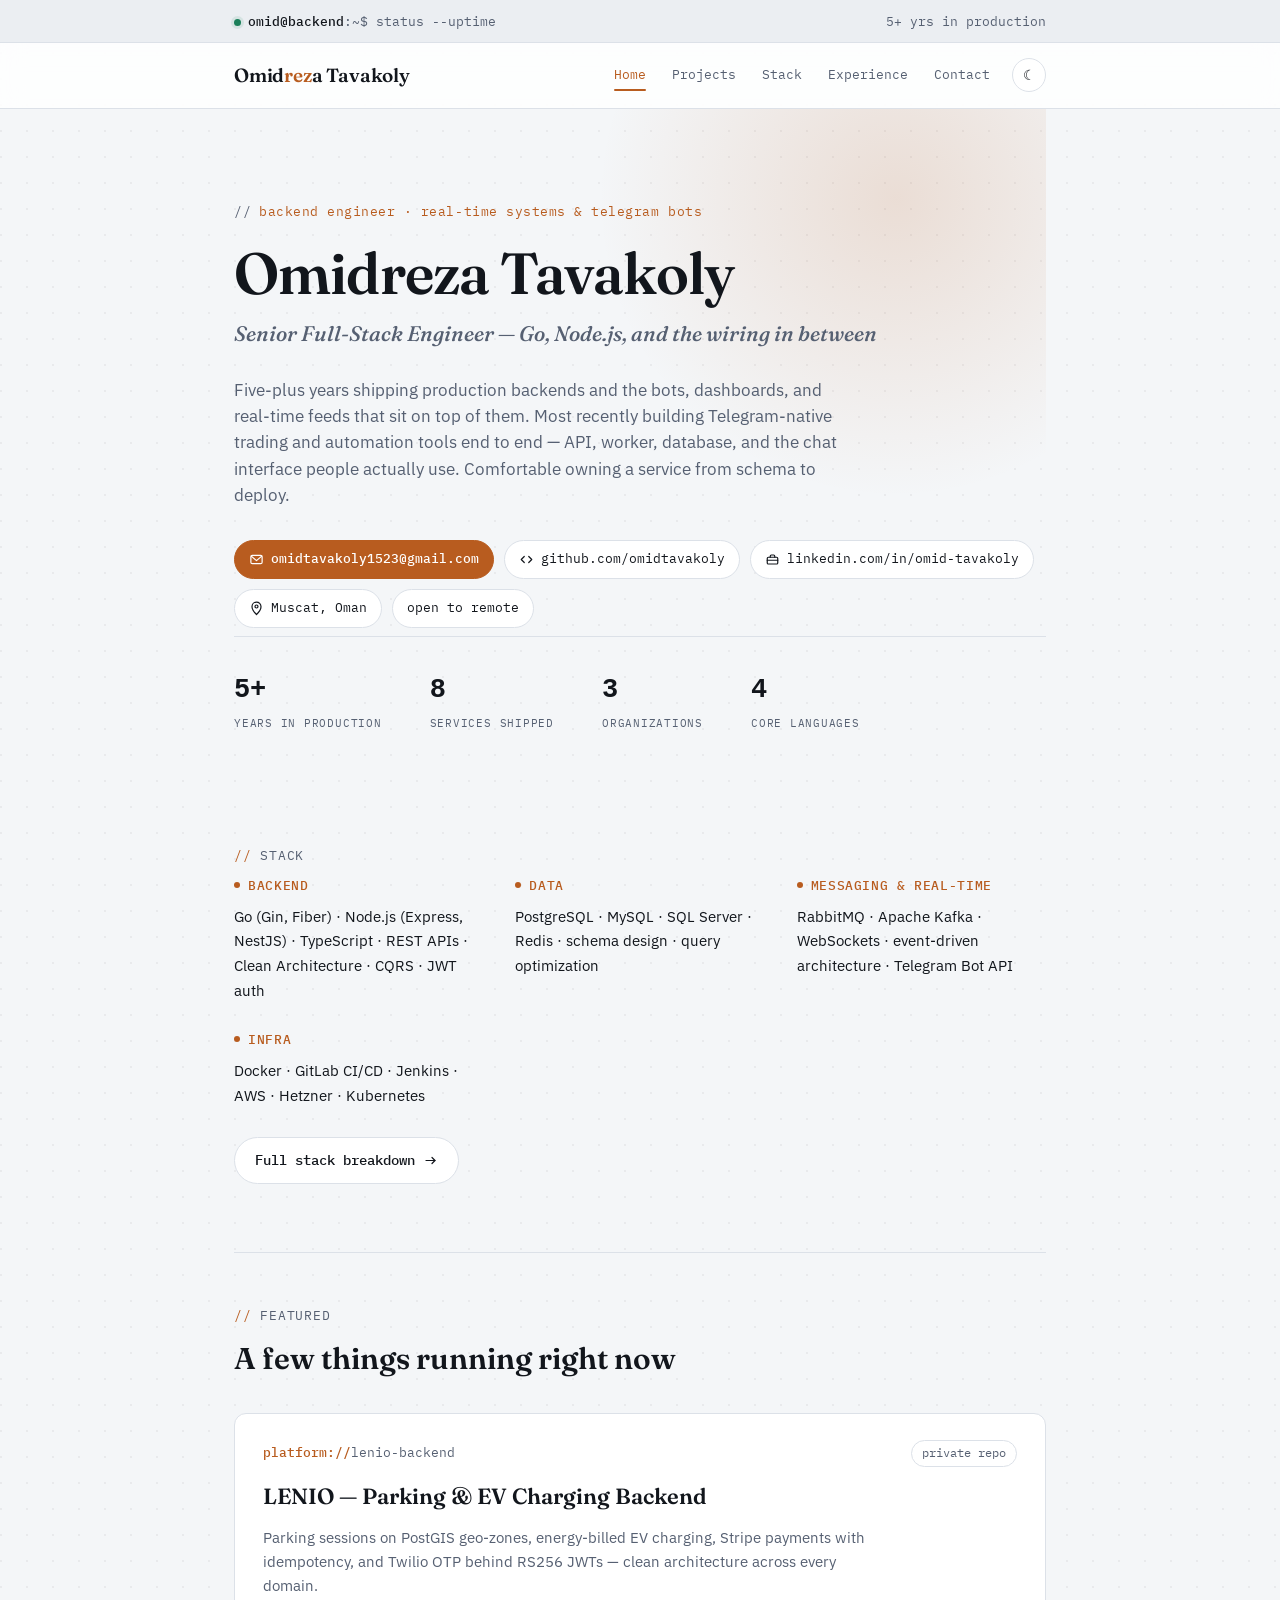
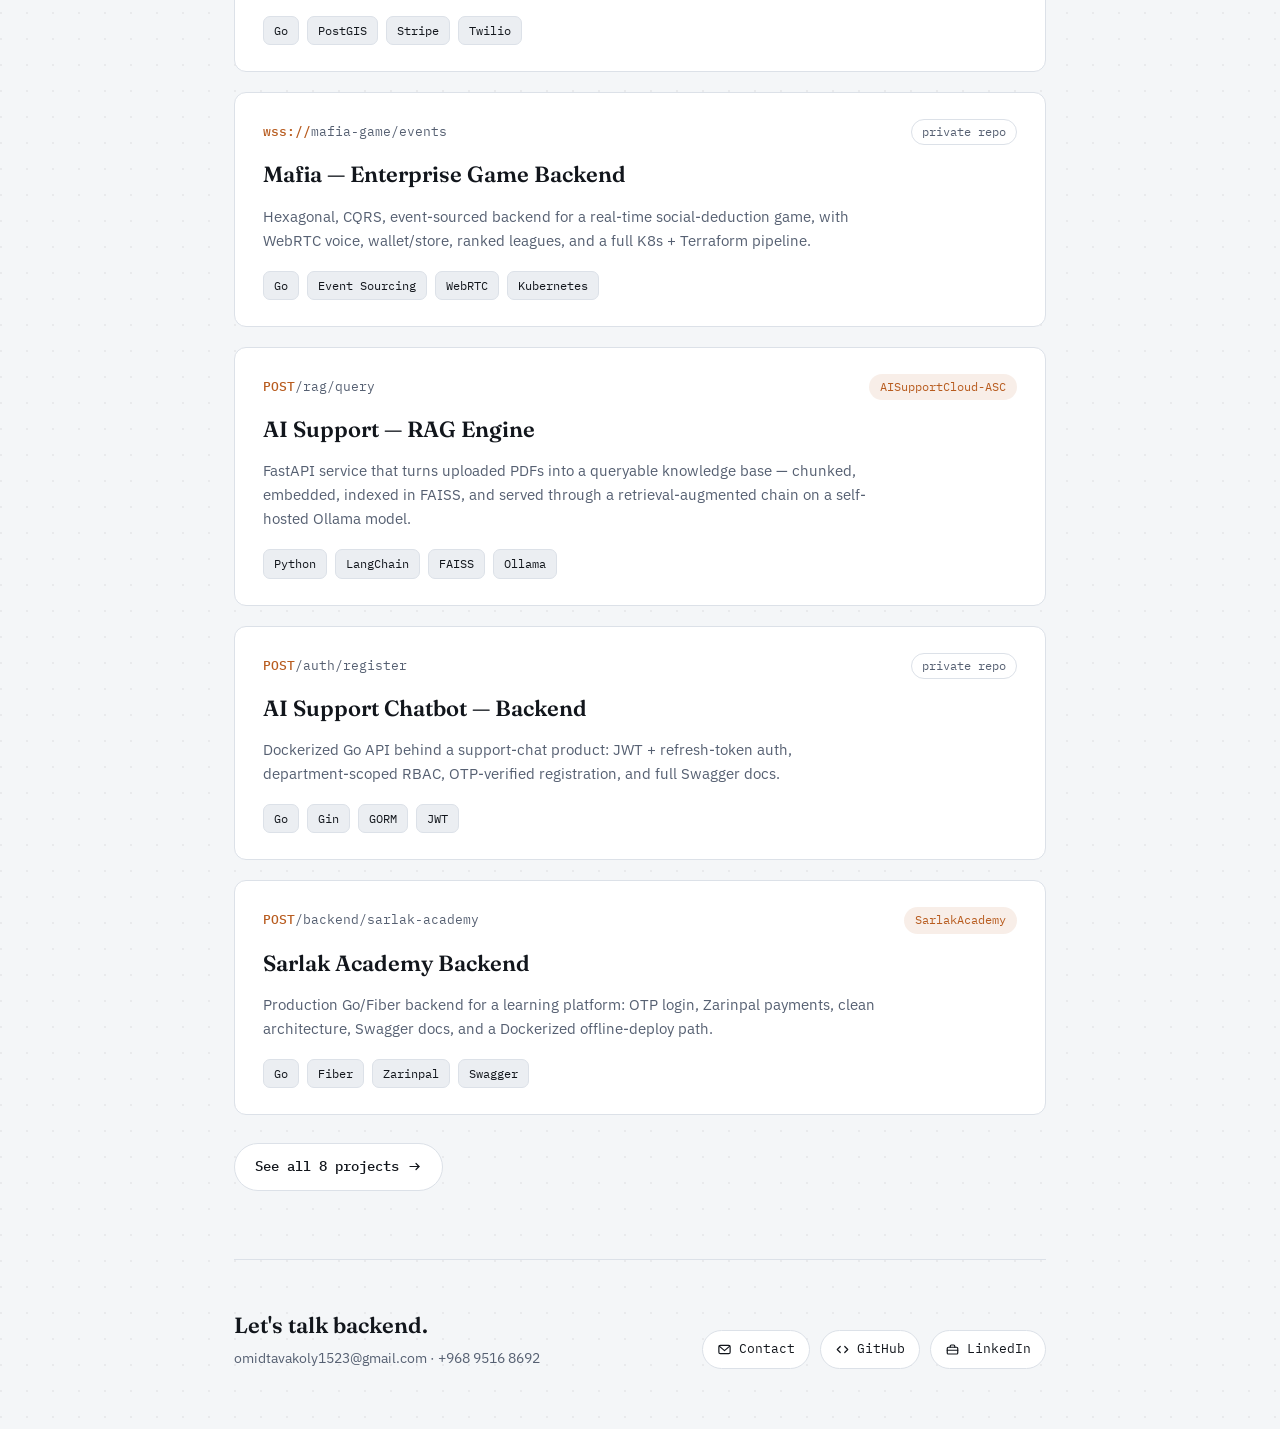
==== commit ba479b79: "Add dedicated Stack page New stack.html breaks the tech stack into seven categories (languages, back" ====
--- a/index.html
+++ b/index.html
@@ -27,6 +27,7 @@
     <div class="nav-links">
       <a href="index.html" aria-current="page">Home</a>
       <a href="projects.html">Projects</a>
+      <a href="stack.html">Stack</a>
       <a href="experience.html">Experience</a>
       <a href="contact.html">Contact</a>
       <button class="theme-toggle" id="theme-toggle" type="button" aria-label="Toggle theme">☾</button>
@@ -81,6 +82,7 @@
         <p>Docker · GitLab CI/CD · Jenkins · AWS · Hetzner · Kubernetes</p>
       </div>
     </div>
+    <p style="margin-top:28px;"><a class="btn btn-ghost" href="stack.html">Full stack breakdown <svg class="icon" viewBox="0 0 20 20"><path d="M4 10h12"/><path d="M12 6l4 4-4 4"/></svg></a></p>
   </section>
 
   <section id="featured">
--- a/assets/styles.css
+++ b/assets/styles.css
@@ -268,6 +268,28 @@
 .card-foot a { color: var(--accent); text-decoration: none; }
 .card-foot a:hover { text-decoration: underline; }
 
+/* ---------- stack page ---------- */
+.stack-page-grid { display: grid; grid-template-columns: repeat(auto-fit, minmax(320px, 1fr)); gap: 20px; }
+.stack-card {
+  background: var(--surface); border: 1px solid var(--border); border-radius: var(--radius-md);
+  padding: 24px 26px; transition: border-color .2s ease, transform .2s ease, box-shadow .2s ease;
+}
+.stack-card:hover { transform: translateY(-2px); border-color: var(--border-strong); box-shadow: 0 16px 30px -20px var(--shadow-color-strong); }
+.stack-card-head { display: flex; align-items: center; gap: 12px; margin-bottom: 18px; }
+.stack-card-head .icon-badge {
+  width: 36px; height: 36px; border-radius: var(--radius-sm); flex-shrink: 0;
+  background: var(--accent-soft); color: var(--accent);
+  display: inline-flex; align-items: center; justify-content: center;
+}
+.stack-card-head .icon-badge .icon { width: 18px; height: 18px; }
+.stack-card-head h3 { font-family: var(--font-display); font-size: 19px; font-weight: 600; margin: 0; }
+.stack-primary { display: flex; flex-wrap: wrap; gap: 9px; margin-bottom: 14px; }
+.tag-primary {
+  font-family: var(--font-mono); font-size: 13px; font-weight: 500; color: var(--accent);
+  background: var(--accent-soft); border: 1px solid transparent; padding: 6px 13px; border-radius: var(--radius-sm);
+}
+.stack-secondary { display: flex; flex-wrap: wrap; gap: 8px; padding-top: 14px; border-top: 1px dashed var(--border); }
+
 /* ---------- deployment log / experience timeline ---------- */
 .timeline { display: flex; flex-direction: column; }
 .tl-item { display: grid; grid-template-columns: 132px 28px 1fr; column-gap: var(--space-5); padding-bottom: var(--space-8); }
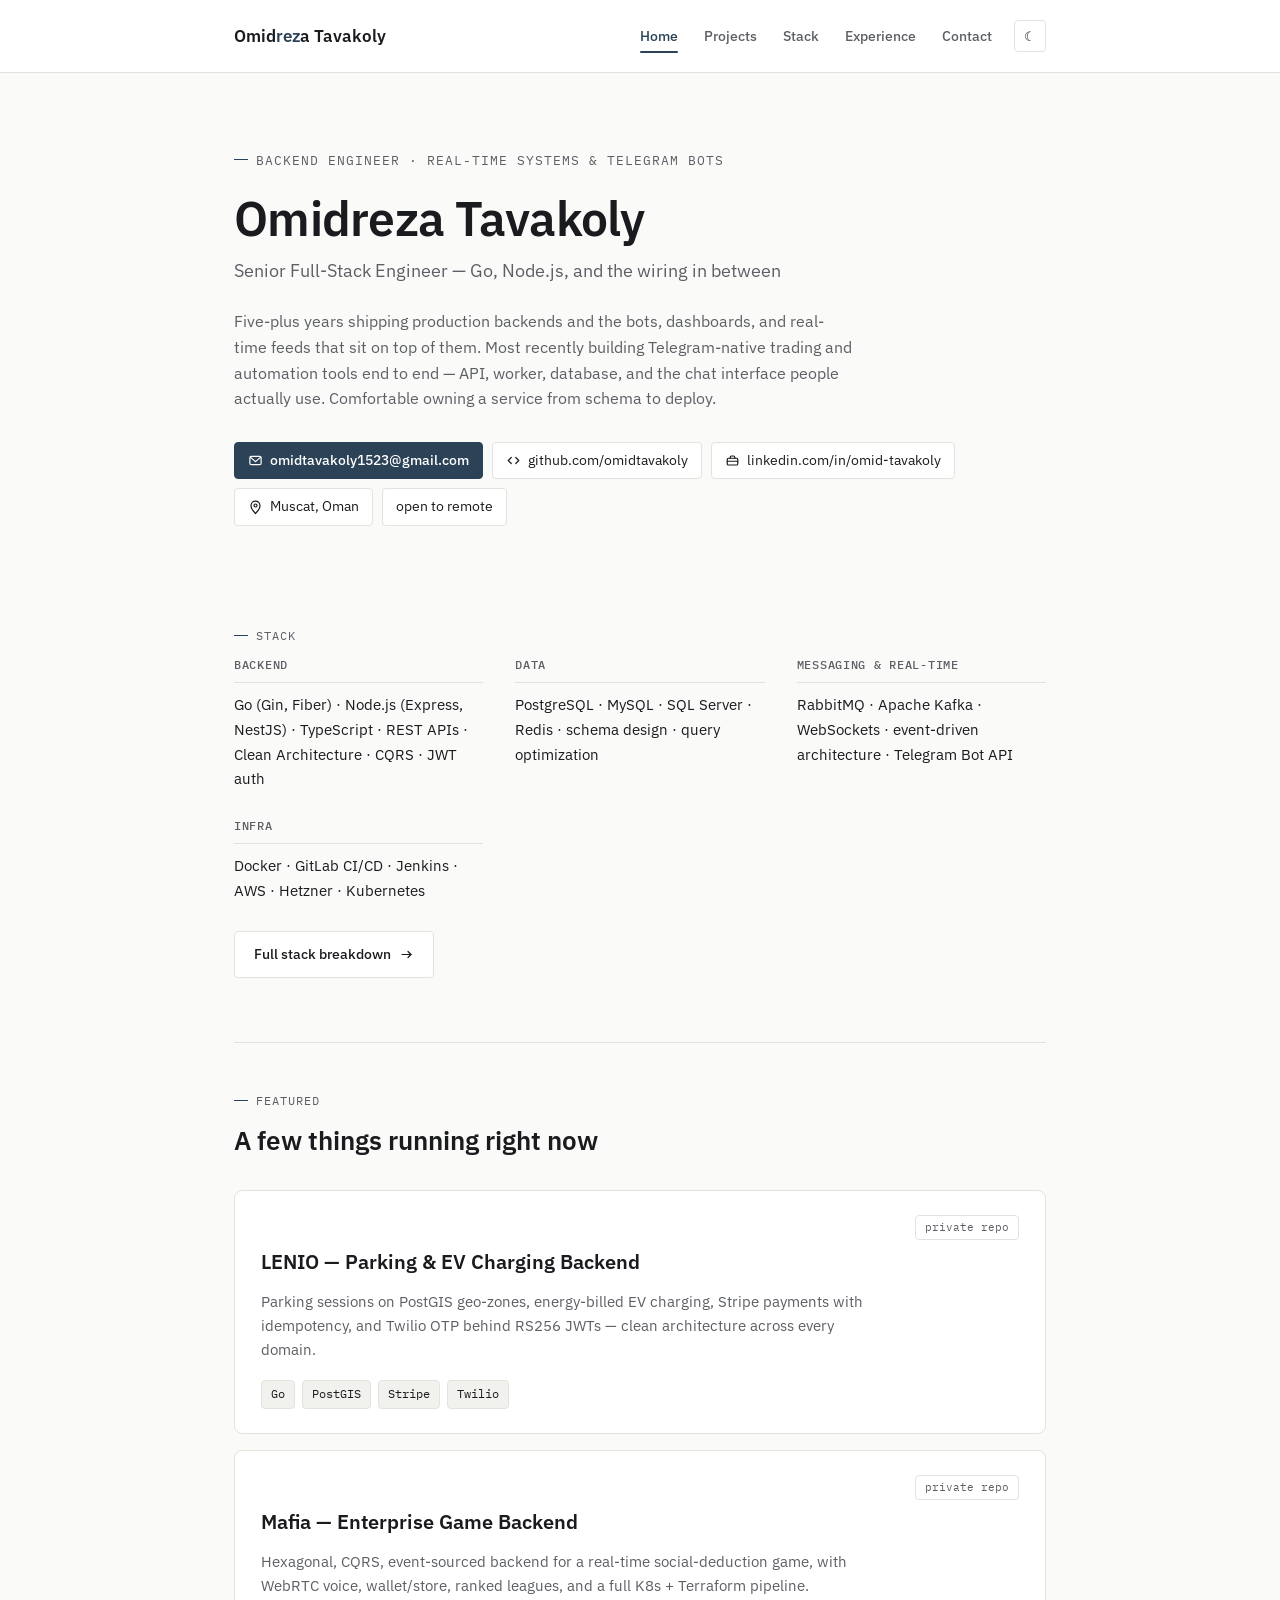
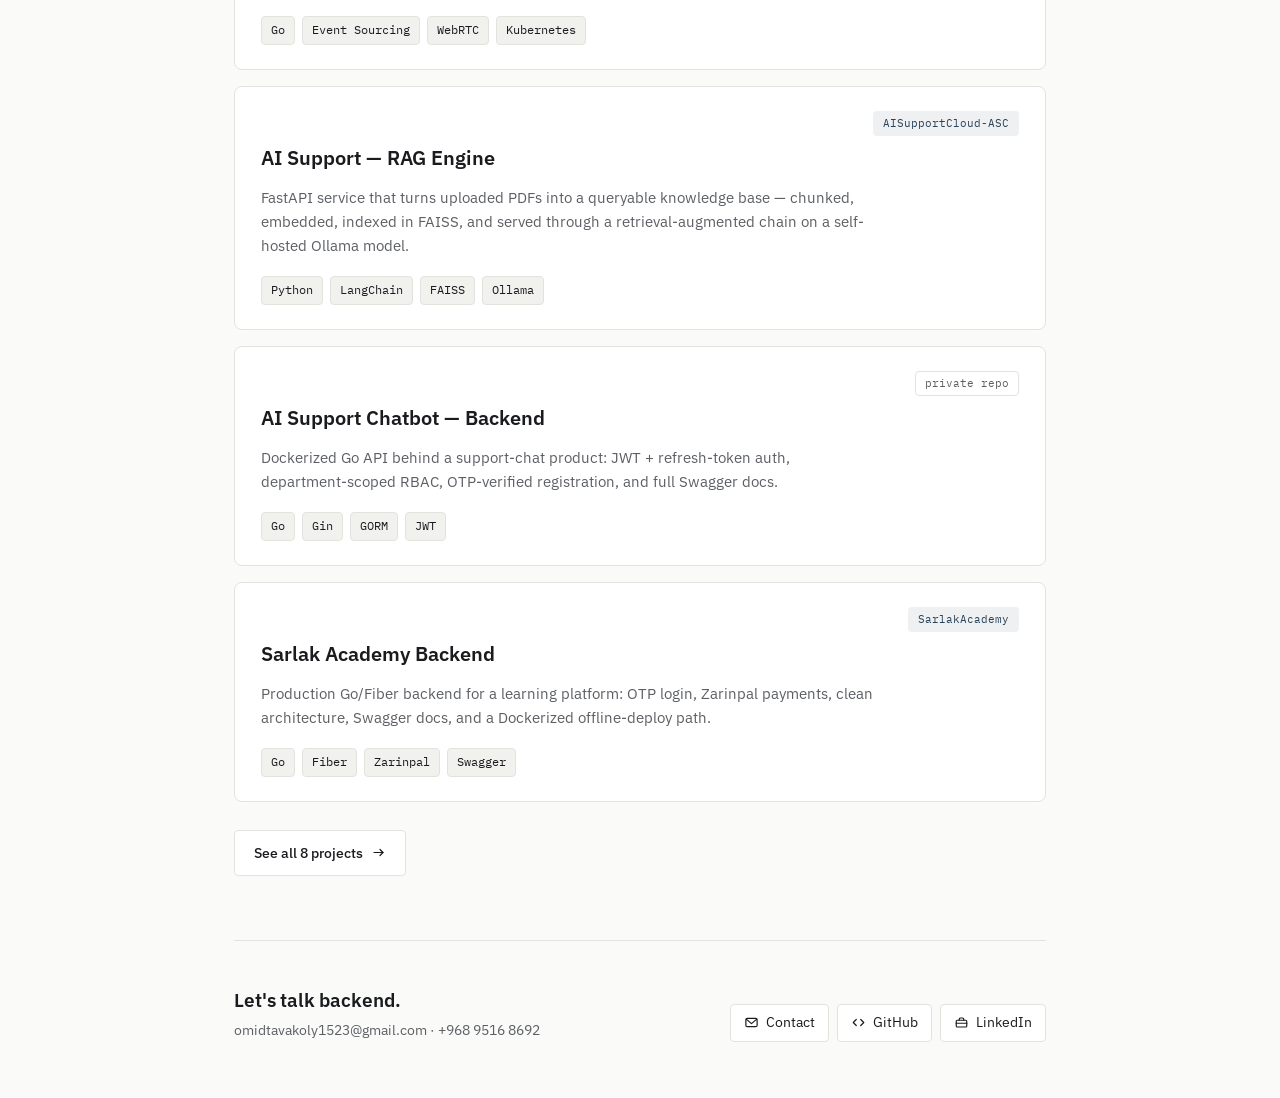
==== commit 8eb7b82a: "Restrained redesign, drop terminal/glow theming Removed the topbar terminal flavor line, ambient glo" ====
--- a/index.html
+++ b/index.html
@@ -8,18 +8,11 @@
 <link rel="icon" type="image/svg+xml" href="assets/favicon.svg">
 <link rel="preconnect" href="https://fonts.googleapis.com">
 <link rel="preconnect" href="https://fonts.gstatic.com" crossorigin>
-<link href="https://fonts.googleapis.com/css2?family=Fraunces:opsz,wght@9..144,400;9..144,500;9..144,600;9..144,700&family=IBM+Plex+Sans:wght@400;500;600&family=IBM+Plex+Mono:wght@400;500;600&display=swap" rel="stylesheet">
+<link href="https://fonts.googleapis.com/css2?family=IBM+Plex+Sans:wght@400;500;600;700&family=IBM+Plex+Mono:wght@400;500;600&display=swap" rel="stylesheet">
 <link rel="stylesheet" href="assets/styles.css">
 <script>(function(){try{var t=localStorage.getItem('theme');if(t)document.documentElement.setAttribute('data-theme',t);}catch(e){}})();</script>
 </head>
 <body>
-
-<div class="topbar">
-  <div class="topbar-inner">
-    <span><span class="dot"></span><b>omid@backend</b>:~$ status --uptime</span>
-    <span>5+ yrs in production</span>
-  </div>
-</div>
 
 <nav class="site-nav">
   <div class="nav-inner">
@@ -53,13 +46,6 @@
       <span class="pill"><svg class="icon" viewBox="0 0 20 20"><path d="M10 18s6-6 6-10.5A6 6 0 1 0 4 7.5C4 12 10 18 10 18Z"/><circle cx="10" cy="7.3" r="2"/></svg>Muscat, Oman</span>
       <span class="pill">open to remote</span>
     </div>
-
-    <div class="stat-strip">
-      <div class="stat"><span class="num">5+</span><span class="label">Years in Production</span></div>
-      <div class="stat"><span class="num">8</span><span class="label">Services Shipped</span></div>
-      <div class="stat"><span class="num">3</span><span class="label">Organizations</span></div>
-      <div class="stat"><span class="num">4</span><span class="label">Core Languages</span></div>
-    </div>
   </header>
 
   <section id="stack">
@@ -92,7 +78,6 @@
 
       <article class="card">
         <div class="card-head">
-          <span class="route"><span class="verb">platform://</span>lenio-backend</span>
           <span class="status-pill private">private repo</span>
         </div>
         <h3 class="proj-title">LENIO — Parking &amp; EV Charging Backend</h3>
@@ -111,7 +96,6 @@
 
       <article class="card">
         <div class="card-head">
-          <span class="route"><span class="verb">wss://</span>mafia-game/events</span>
           <span class="status-pill private">private repo</span>
         </div>
         <h3 class="proj-title">Mafia — Enterprise Game Backend</h3>
@@ -129,7 +113,6 @@
 
       <article class="card">
         <div class="card-head">
-          <span class="route"><span class="verb">POST</span>/rag/query</span>
           <span class="status-pill org">AISupportCloud-ASC</span>
         </div>
         <h3 class="proj-title">AI Support — RAG Engine</h3>
@@ -148,7 +131,6 @@
 
       <article class="card">
         <div class="card-head">
-          <span class="route"><span class="verb">POST</span>/auth/register</span>
           <span class="status-pill private">private repo</span>
         </div>
         <h3 class="proj-title">AI Support Chatbot — Backend</h3>
@@ -166,7 +148,6 @@
 
       <article class="card">
         <div class="card-head">
-          <span class="route"><span class="verb">POST</span>/backend/sarlak-academy</span>
           <span class="status-pill org">SarlakAcademy</span>
         </div>
         <h3 class="proj-title">Sarlak Academy Backend</h3>
--- a/assets/styles.css
+++ b/assets/styles.css
@@ -1,81 +1,70 @@
 /* Omidreza Tavakoly — portfolio. Tokens first, components second. */
 
 :root {
-  --bg: #F4F6F8;
+  --bg: #FAFAF9;
   --surface: #FFFFFF;
-  --surface-2: #EBEEF2;
-  --surface-translucent: rgba(255, 255, 255, 0.82);
-  --border: #DCE1E8;
-  --border-strong: #C7CFDA;
-  --text: #12161C;
-  --text-dim: #566072;
-  --accent: #B85C1F;
+  --surface-2: #F1F1EE;
+  --border: #E3E3DE;
+  --border-strong: #CBCBC4;
+  --text: #1A1B1E;
+  --text-dim: #5C5F64;
+  --accent: #2B4257;
   --accent-ink: #FFFFFF;
-  --accent-soft: rgba(184, 92, 31, 0.10);
-  --accent-glow: rgba(184, 92, 31, 0.16);
-  --status: #1A7F5A;
-  --status-soft: rgba(26, 127, 90, 0.10);
-  --grid-dot: rgba(18, 22, 28, 0.05);
-  --shadow-color: rgba(23, 28, 36, 0.10);
-  --shadow-color-strong: rgba(23, 28, 36, 0.16);
-
-  --font-display: 'Fraunces', Georgia, 'Times New Roman', serif;
+  --accent-soft: rgba(43, 66, 87, 0.08);
+  --status: #2F6B4F;
+  --status-soft: rgba(47, 107, 79, 0.08);
+  --shadow-color: rgba(23, 25, 28, 0.08);
+  --shadow-color-strong: rgba(23, 25, 28, 0.13);
+
+  --font-display: 'IBM Plex Sans', -apple-system, BlinkMacSystemFont, 'Segoe UI', sans-serif;
   --font-body: 'IBM Plex Sans', -apple-system, BlinkMacSystemFont, 'Segoe UI', sans-serif;
   --font-mono: 'IBM Plex Mono', ui-monospace, 'SFMono-Regular', Menlo, monospace;
 
   --space-1: 4px; --space-2: 8px; --space-3: 12px; --space-4: 16px;
   --space-5: 24px; --space-6: 32px; --space-7: 48px; --space-8: 64px; --space-9: 96px;
-  --radius-sm: 7px; --radius-md: 12px; --radius-lg: 18px; --radius-pill: 999px;
+  --radius-sm: 4px; --radius-md: 6px; --radius-lg: 8px; --radius-pill: 999px;
 }
 
 @media (prefers-color-scheme: dark) {
   :root:not([data-theme="light"]) {
-    --bg: #0B0F14;
-    --surface: #11161D;
-    --surface-2: #161D26;
-    --surface-translucent: rgba(13, 17, 23, 0.72);
-    --border: #232C38;
-    --border-strong: #303B4A;
-    --text: #E7ECF2;
-    --text-dim: #8B97A8;
-    --accent: #FF9A4D;
-    --accent-ink: #1A1005;
-    --accent-soft: rgba(255, 154, 77, 0.14);
-    --accent-glow: rgba(255, 154, 77, 0.16);
-    --status: #4FD8A5;
-    --status-soft: rgba(79, 216, 165, 0.14);
-    --grid-dot: rgba(255, 255, 255, 0.045);
-    --shadow-color: rgba(0, 0, 0, 0.35);
-    --shadow-color-strong: rgba(0, 0, 0, 0.5);
+    --bg: #15181B;
+    --surface: #1C2024;
+    --surface-2: #23282C;
+    --border: #2D3236;
+    --border-strong: #3C4348;
+    --text: #ECEDEE;
+    --text-dim: #999FA5;
+    --accent: #8FB4C4;
+    --accent-ink: #0E1618;
+    --accent-soft: rgba(143, 180, 196, 0.12);
+    --status: #7BC29A;
+    --status-soft: rgba(123, 194, 154, 0.12);
+    --shadow-color: rgba(0, 0, 0, 0.3);
+    --shadow-color-strong: rgba(0, 0, 0, 0.45);
   }
 }
 :root[data-theme="dark"] {
-  --bg: #0B0F14;
-  --surface: #11161D;
-  --surface-2: #161D26;
-  --surface-translucent: rgba(13, 17, 23, 0.72);
-  --border: #232C38;
-  --border-strong: #303B4A;
-  --text: #E7ECF2;
-  --text-dim: #8B97A8;
-  --accent: #FF9A4D;
-  --accent-ink: #1A1005;
-  --accent-soft: rgba(255, 154, 77, 0.14);
-  --accent-glow: rgba(255, 154, 77, 0.16);
-  --status: #4FD8A5;
-  --status-soft: rgba(79, 216, 165, 0.14);
-  --grid-dot: rgba(255, 255, 255, 0.045);
-  --shadow-color: rgba(0, 0, 0, 0.35);
-  --shadow-color-strong: rgba(0, 0, 0, 0.5);
+  --bg: #15181B;
+  --surface: #1C2024;
+  --surface-2: #23282C;
+  --border: #2D3236;
+  --border-strong: #3C4348;
+  --text: #ECEDEE;
+  --text-dim: #999FA5;
+  --accent: #8FB4C4;
+  --accent-ink: #0E1618;
+  --accent-soft: rgba(143, 180, 196, 0.12);
+  --status: #7BC29A;
+  --status-soft: rgba(123, 194, 154, 0.12);
+  --shadow-color: rgba(0, 0, 0, 0.3);
+  --shadow-color-strong: rgba(0, 0, 0, 0.45);
 }
 
 * { box-sizing: border-box; }
 html { color-scheme: light dark; }
 body {
   margin: 0;
-  background:
-    radial-gradient(circle at 1px 1px, var(--grid-dot) 1px, transparent 0) 0 0 / 26px 26px,
-    var(--bg);
+  background: var(--bg);
   color: var(--text);
   font-family: var(--font-body);
   font-size: 16px;
@@ -86,213 +75,161 @@
 ::selection { background: var(--accent-soft); color: var(--text); }
 a { color: inherit; }
 img { max-width: 100%; }
-hr.rule { border: none; height: 1px; background: linear-gradient(90deg, var(--border), transparent 85%); margin: 0; }
 
 .wrap { max-width: 860px; margin: 0 auto; padding: 0 24px; }
 .icon { width: 15px; height: 15px; flex-shrink: 0; stroke: currentColor; fill: none; stroke-width: 1.6; stroke-linecap: round; stroke-linejoin: round; }
-
-/* ---------- topbar ---------- */
-.topbar { border-bottom: 1px solid var(--border); background: var(--surface-2); }
-.topbar-inner {
-  max-width: 860px; margin: 0 auto; padding: 11px 24px;
-  display: flex; align-items: center; justify-content: space-between;
-  font-family: var(--font-mono); font-size: 12.5px; color: var(--text-dim);
-}
-.topbar b { color: var(--text); font-weight: 500; }
-.dot {
-  display: inline-block; width: 7px; height: 7px; border-radius: 50%;
-  background: var(--status); margin-right: 7px;
-  box-shadow: 0 0 0 3px var(--status-soft);
-  animation: pulse 2.4s ease-in-out infinite;
-}
-@media (prefers-reduced-motion: reduce) { .dot { animation: none; } }
-@keyframes pulse { 0%, 100% { opacity: 1; } 50% { opacity: .45; } }
-
-@media (max-width: 480px) {
-  .topbar-inner { flex-direction: column; align-items: flex-start; gap: 4px; }
-}
 
 /* ---------- nav ---------- */
 nav.site-nav {
   position: sticky; top: 0; z-index: 40;
   border-bottom: 1px solid var(--border);
-  background: var(--surface-translucent);
-  backdrop-filter: blur(12px); -webkit-backdrop-filter: blur(12px);
-  transition: box-shadow .25s ease, border-color .25s ease;
-}
-nav.site-nav.is-scrolled { box-shadow: 0 12px 28px -18px var(--shadow-color-strong); }
+  background: var(--surface);
+  transition: box-shadow .2s ease;
+}
+nav.site-nav.is-scrolled { box-shadow: 0 8px 20px -16px var(--shadow-color-strong); }
 .nav-inner {
-  max-width: 860px; margin: 0 auto; padding: 15px 24px;
+  max-width: 860px; margin: 0 auto; padding: 18px 24px;
   display: flex; align-items: center; justify-content: space-between; gap: 20px;
 }
 .wordmark {
-  font-family: var(--font-display); font-weight: 600; font-size: 19px;
-  text-decoration: none; color: var(--text); letter-spacing: -0.01em;
+  font-family: var(--font-display); font-weight: 600; font-size: 17px;
+  text-decoration: none; color: var(--text); letter-spacing: -0.005em;
 }
 .wordmark span { color: var(--accent); }
 .nav-links { display: flex; align-items: center; gap: 2px; flex-wrap: wrap; }
 .nav-links a {
   position: relative;
-  font-family: var(--font-mono); font-size: 13px; text-decoration: none;
+  font-family: var(--font-body); font-size: 14px; font-weight: 500; text-decoration: none;
   color: var(--text-dim); padding: 7px 12px; border-radius: var(--radius-sm);
   transition: color .15s ease, background-color .15s ease;
 }
 .nav-links a:hover { color: var(--text); background: var(--surface-2); }
 .nav-links a[aria-current="page"] { color: var(--accent); }
 .nav-links a[aria-current="page"]::after {
-  content: ""; position: absolute; left: 12px; right: 12px; bottom: 2px;
+  content: ""; position: absolute; left: 12px; right: 12px; bottom: 1px;
   height: 2px; border-radius: 2px; background: var(--accent);
 }
 .theme-toggle {
   border: 1px solid var(--border); background: var(--surface);
-  color: var(--text); border-radius: 20px; width: 34px; height: 34px;
-  cursor: pointer; font-size: 14px; display: inline-flex;
+  color: var(--text); border-radius: var(--radius-sm); width: 32px; height: 32px;
+  cursor: pointer; font-size: 13px; display: inline-flex;
   align-items: center; justify-content: center; margin-left: 8px;
-  transition: border-color .15s ease, transform .15s ease, background-color .15s ease;
-}
-.theme-toggle:hover { background: var(--surface-2); border-color: var(--border-strong); transform: rotate(-8deg); }
+  transition: border-color .15s ease, background-color .15s ease;
+}
+.theme-toggle:hover { background: var(--surface-2); border-color: var(--border-strong); }
 
 /* ---------- hero ---------- */
-.hero { position: relative; padding: 80px 0 60px; overflow: hidden; }
-.hero::before {
-  content: ""; position: absolute; top: -220px; right: -160px; width: 620px; height: 620px;
-  background: radial-gradient(circle, var(--accent-glow) 0%, transparent 68%);
-  pointer-events: none; z-index: 0;
-}
-.hero > * { position: relative; z-index: 1; }
+.hero { padding: 64px 0 52px; }
 .eyebrow {
   display: inline-flex; align-items: center; gap: 8px;
-  font-family: var(--font-mono); font-size: 13px; color: var(--accent);
-  letter-spacing: .04em; margin-bottom: 20px;
-}
-.eyebrow::before { content: "//"; color: var(--text-dim); }
+  font-family: var(--font-mono); font-size: 12.5px; color: var(--text-dim);
+  letter-spacing: .08em; text-transform: uppercase; margin-bottom: 22px;
+}
+.eyebrow::before { content: ""; width: 14px; height: 1px; background: var(--accent); }
 h1 {
   font-family: var(--font-display); font-weight: 600;
-  font-size: clamp(38px, 6vw, 58px); line-height: 1.04; letter-spacing: -0.015em;
-  margin: 0 0 14px; text-wrap: balance;
+  font-size: clamp(34px, 5.2vw, 48px); line-height: 1.1; letter-spacing: -0.015em;
+  margin: 0 0 12px; text-wrap: balance;
 }
 .role {
-  font-family: var(--font-display); font-style: italic; font-weight: 500;
-  font-size: clamp(17px, 2.4vw, 21px); color: var(--text-dim);
-  margin: 0 0 26px; text-wrap: balance;
-}
-.summary { max-width: 62ch; color: var(--text-dim); font-size: 16.5px; margin: 0 0 32px; }
-.contact-row { display: flex; flex-wrap: wrap; gap: 10px; }
+  font-family: var(--font-body); font-weight: 400;
+  font-size: clamp(16px, 2vw, 18px); color: var(--text-dim);
+  margin: 0 0 24px; text-wrap: balance;
+}
+.summary { max-width: 62ch; color: var(--text-dim); font-size: 16px; margin: 0 0 30px; }
+.contact-row { display: flex; flex-wrap: wrap; gap: 9px; }
 
 .pill {
-  display: inline-flex; align-items: center; gap: 7px; font-family: var(--font-mono);
-  font-size: 13px; padding: 8px 14px; border-radius: var(--radius-pill); border: 1px solid var(--border);
+  display: inline-flex; align-items: center; gap: 7px; font-family: var(--font-body);
+  font-size: 13.5px; padding: 7px 13px; border-radius: var(--radius-sm); border: 1px solid var(--border);
   background: var(--surface); color: var(--text); text-decoration: none;
-  transition: border-color .15s ease, color .15s ease, transform .15s ease, background-color .15s ease;
-}
-.pill:hover { border-color: var(--border-strong); transform: translateY(-1px); }
+  transition: border-color .15s ease, color .15s ease, background-color .15s ease;
+}
+.pill:hover { border-color: var(--border-strong); background: var(--surface-2); }
 .pill.primary { background: var(--accent); color: var(--accent-ink); border-color: var(--accent); font-weight: 500; }
-.pill.primary:hover { box-shadow: 0 10px 22px -10px var(--accent-glow); }
+.pill.primary:hover { opacity: .92; background: var(--accent); }
 
 .btn {
-  display: inline-flex; align-items: center; gap: 8px; font-family: var(--font-mono);
-  font-size: 13.5px; font-weight: 500; padding: 12px 20px; border-radius: var(--radius-pill);
+  display: inline-flex; align-items: center; gap: 8px; font-family: var(--font-body);
+  font-size: 14px; font-weight: 500; padding: 11px 19px; border-radius: var(--radius-sm);
   text-decoration: none; border: 1px solid transparent; cursor: pointer;
-  transition: transform .18s ease, box-shadow .18s ease, border-color .18s ease, background-color .18s ease, color .18s ease;
-}
-.btn .icon { transition: transform .18s ease; }
-.btn:hover .icon { transform: translateX(3px); }
+  transition: border-color .15s ease, background-color .15s ease, color .15s ease;
+}
 .btn-primary { background: var(--accent); color: var(--accent-ink); }
-.btn-primary:hover { transform: translateY(-2px); box-shadow: 0 14px 28px -12px var(--accent-glow); }
+.btn-primary:hover { opacity: .92; }
 .btn-ghost { background: var(--surface); border-color: var(--border); color: var(--text); }
-.btn-ghost:hover { border-color: var(--accent); color: var(--accent); transform: translateY(-2px); }
-
-/* ---------- stat strip ---------- */
-.stat-strip {
-  display: flex; flex-wrap: wrap; gap: var(--space-7);
-  margin-top: var(--space-2); padding-top: var(--space-6); border-top: 1px solid var(--border);
-}
-.stat { display: flex; flex-direction: column; gap: 3px; }
-.stat .num {
-  font-family: var(--font-mono); font-size: 27px; font-weight: 600; color: var(--text);
-  font-variant-numeric: tabular-nums; letter-spacing: -0.01em;
-}
-.stat .label { font-family: var(--font-mono); font-size: 11px; text-transform: uppercase; letter-spacing: .07em; color: var(--text-dim); }
+.btn-ghost:hover { border-color: var(--accent); color: var(--accent); }
 
 /* ---------- section scaffolding ---------- */
-section { padding: 52px 0; border-top: 1px solid var(--border); }
+section { padding: 48px 0; border-top: 1px solid var(--border); }
 section:first-of-type { border-top: none; }
 .section-label {
-  font-family: var(--font-mono); font-size: 12.5px; letter-spacing: .06em;
+  font-family: var(--font-mono); font-size: 12px; letter-spacing: .08em;
   text-transform: uppercase; color: var(--text-dim); margin: 0 0 10px;
-}
-.section-label::before { content: "// "; color: var(--accent); }
-h2.section-title { font-family: var(--font-display); font-size: 30px; font-weight: 600; margin: 0 0 30px; text-wrap: balance; }
-.section-intro { color: var(--text-dim); max-width: 62ch; margin: -16px 0 30px; font-size: 15px; }
+  display: flex; align-items: center; gap: 8px;
+}
+.section-label::before { content: ""; width: 14px; height: 1px; background: var(--accent); }
+h2.section-title { font-family: var(--font-display); font-size: 26px; font-weight: 600; margin: 0 0 28px; text-wrap: balance; }
+.section-intro { color: var(--text-dim); max-width: 62ch; margin: -14px 0 28px; font-size: 15px; }
 
 /* ---------- stack ---------- */
-.stack-grid { display: grid; grid-template-columns: repeat(auto-fit, minmax(230px, 1fr)); gap: 26px 32px; }
+.stack-grid { display: grid; grid-template-columns: repeat(auto-fit, minmax(230px, 1fr)); gap: 24px 32px; }
 .stack-group h3 {
-  display: flex; align-items: center; gap: 8px;
-  font-family: var(--font-mono); font-size: 12.5px; text-transform: uppercase;
-  letter-spacing: .05em; color: var(--accent); margin: 0 0 10px; font-weight: 500;
-}
-.stack-group h3::before { content: ""; width: 6px; height: 6px; border-radius: 50%; background: var(--accent); }
+  font-family: var(--font-mono); font-size: 12px; text-transform: uppercase;
+  letter-spacing: .06em; color: var(--text-dim); margin: 0 0 10px; font-weight: 500;
+  padding-bottom: 8px; border-bottom: 1px solid var(--border);
+}
 .stack-group p { margin: 0; color: var(--text); font-size: 14.5px; line-height: 1.7; }
 
 /* ---------- projects ---------- */
-.projects { display: flex; flex-direction: column; gap: 20px; }
+.projects { display: flex; flex-direction: column; gap: 16px; }
 .card {
-  position: relative; overflow: hidden;
-  background: var(--surface); border: 1px solid var(--border); border-radius: var(--radius-md);
-  padding: 26px 28px;
-  transition: transform .2s ease, border-color .2s ease, box-shadow .2s ease;
-}
-.card::before {
-  content: ""; position: absolute; top: 0; left: 0; right: 0; height: 3px;
-  background: var(--accent); transform: scaleX(0); transform-origin: left;
-  transition: transform .3s ease;
-}
-.card:hover { transform: translateY(-3px); border-color: var(--border-strong); box-shadow: 0 18px 34px -20px var(--shadow-color-strong); }
-.card:hover::before { transform: scaleX(1); }
-.card-head { display: flex; align-items: baseline; justify-content: space-between; gap: 16px; flex-wrap: wrap; margin-bottom: 12px; }
-.route { font-family: var(--font-mono); font-size: 12.5px; color: var(--text-dim); }
-.route .verb { color: var(--accent); font-weight: 500; }
-.status-pill { font-family: var(--font-mono); font-size: 11.5px; padding: 3px 10px; border-radius: var(--radius-pill); white-space: nowrap; }
+  background: var(--surface); border: 1px solid var(--border); border-radius: var(--radius-lg);
+  padding: 24px 26px;
+  transition: border-color .15s ease, box-shadow .15s ease;
+}
+.card:hover { border-color: var(--border-strong); box-shadow: 0 4px 16px -8px var(--shadow-color); }
+.card-head { display: flex; align-items: center; justify-content: flex-end; gap: 16px; flex-wrap: wrap; margin-bottom: 6px; }
+.status-pill { font-family: var(--font-mono); font-size: 11px; padding: 3px 9px; border-radius: var(--radius-sm); white-space: nowrap; }
 .status-pill.private { color: var(--text-dim); border: 1px solid var(--border); }
 .status-pill.org { color: var(--accent); background: var(--accent-soft); border: 1px solid transparent; }
 .status-pill.public { color: var(--status); background: var(--status-soft); border: 1px solid transparent; }
-.card h3.proj-title { font-family: var(--font-display); font-size: 22px; font-weight: 600; margin: 2px 0 12px; text-wrap: balance; }
+.card h3.proj-title { font-family: var(--font-display); font-size: 20px; font-weight: 600; margin: 2px 0 12px; text-wrap: balance; }
 .card p.desc { color: var(--text-dim); font-size: 15px; margin: 0 0 18px; max-width: 68ch; }
-.tags { display: flex; flex-wrap: wrap; gap: 8px; }
+.tags { display: flex; flex-wrap: wrap; gap: 7px; }
 .tag {
-  font-family: var(--font-mono); font-size: 12px; color: var(--text); background: var(--surface-2);
-  border: 1px solid var(--border); padding: 4px 10px; border-radius: var(--radius-sm);
-}
-.card-foot { margin-top: 18px; padding-top: 15px; border-top: 1px dashed var(--border); font-family: var(--font-mono); font-size: 12.5px; color: var(--text-dim); }
+  font-family: var(--font-mono); font-size: 11.5px; color: var(--text); background: var(--surface-2);
+  border: 1px solid var(--border); padding: 4px 9px; border-radius: var(--radius-sm);
+}
+.card-foot { margin-top: 18px; padding-top: 15px; border-top: 1px solid var(--border); font-size: 13.5px; color: var(--text-dim); }
 .card-foot a { color: var(--accent); text-decoration: none; }
 .card-foot a:hover { text-decoration: underline; }
 
 /* ---------- stack page ---------- */
-.stack-page-grid { display: grid; grid-template-columns: repeat(auto-fit, minmax(320px, 1fr)); gap: 20px; }
+.stack-page-grid { display: grid; grid-template-columns: repeat(auto-fit, minmax(320px, 1fr)); gap: 16px; }
 .stack-card {
-  background: var(--surface); border: 1px solid var(--border); border-radius: var(--radius-md);
-  padding: 24px 26px; transition: border-color .2s ease, transform .2s ease, box-shadow .2s ease;
-}
-.stack-card:hover { transform: translateY(-2px); border-color: var(--border-strong); box-shadow: 0 16px 30px -20px var(--shadow-color-strong); }
-.stack-card-head { display: flex; align-items: center; gap: 12px; margin-bottom: 18px; }
+  background: var(--surface); border: 1px solid var(--border); border-radius: var(--radius-lg);
+  padding: 22px 24px; transition: border-color .15s ease, box-shadow .15s ease;
+}
+.stack-card:hover { border-color: var(--border-strong); box-shadow: 0 4px 16px -8px var(--shadow-color); }
+.stack-card-head { display: flex; align-items: center; gap: 11px; margin-bottom: 16px; }
 .stack-card-head .icon-badge {
-  width: 36px; height: 36px; border-radius: var(--radius-sm); flex-shrink: 0;
+  width: 32px; height: 32px; border-radius: var(--radius-sm); flex-shrink: 0;
   background: var(--accent-soft); color: var(--accent);
   display: inline-flex; align-items: center; justify-content: center;
 }
-.stack-card-head .icon-badge .icon { width: 18px; height: 18px; }
-.stack-card-head h3 { font-family: var(--font-display); font-size: 19px; font-weight: 600; margin: 0; }
-.stack-primary { display: flex; flex-wrap: wrap; gap: 9px; margin-bottom: 14px; }
+.stack-card-head .icon-badge .icon { width: 16px; height: 16px; }
+.stack-card-head h3 { font-family: var(--font-display); font-size: 16.5px; font-weight: 600; margin: 0; }
+.stack-primary { display: flex; flex-wrap: wrap; gap: 8px; margin-bottom: 13px; }
 .tag-primary {
-  font-family: var(--font-mono); font-size: 13px; font-weight: 500; color: var(--accent);
-  background: var(--accent-soft); border: 1px solid transparent; padding: 6px 13px; border-radius: var(--radius-sm);
-}
-.stack-secondary { display: flex; flex-wrap: wrap; gap: 8px; padding-top: 14px; border-top: 1px dashed var(--border); }
+  font-family: var(--font-mono); font-size: 12.5px; font-weight: 500; color: var(--accent);
+  background: var(--accent-soft); border: 1px solid transparent; padding: 5px 11px; border-radius: var(--radius-sm);
+}
+.stack-secondary { display: flex; flex-wrap: wrap; gap: 7px; padding-top: 13px; border-top: 1px solid var(--border); }
 
 /* ---------- deployment log / experience timeline ---------- */
 .timeline { display: flex; flex-direction: column; }
-.tl-item { display: grid; grid-template-columns: 132px 28px 1fr; column-gap: var(--space-5); padding-bottom: var(--space-8); }
+.tl-item { display: grid; grid-template-columns: 132px 20px 1fr; column-gap: var(--space-5); padding-bottom: var(--space-8); }
 .tl-item:last-child { padding-bottom: 0; }
 .tl-date { font-family: var(--font-mono); font-size: 12.5px; color: var(--text-dim); padding-top: 4px; text-align: right; font-variant-numeric: tabular-nums; }
 .tl-marker { position: relative; display: flex; justify-content: center; }
@@ -302,61 +239,52 @@
 }
 .tl-item:last-child .tl-marker::before { display: none; }
 .tl-dot {
-  width: 11px; height: 11px; border-radius: 50%; margin-top: 5px;
-  background: var(--accent); box-shadow: 0 0 0 4px var(--accent-soft); flex-shrink: 0;
-}
-.tl-body h3 { font-family: var(--font-body); font-size: 17.5px; font-weight: 600; margin: 0 0 2px; }
-.tl-role { font-family: var(--font-mono); font-size: 12.5px; color: var(--accent); margin: 0 0 14px; }
+  width: 8px; height: 8px; border-radius: 50%; margin-top: 6px;
+  background: var(--accent); flex-shrink: 0;
+}
+.tl-body h3 { font-family: var(--font-display); font-size: 17px; font-weight: 600; margin: 0 0 2px; }
+.tl-role { font-family: var(--font-body); font-size: 13.5px; color: var(--text-dim); margin: 0 0 14px; }
 .tl-body ul { margin: 0; padding-left: 18px; color: var(--text-dim); font-size: 14.5px; }
 .tl-body li { margin-bottom: 6px; }
 .tl-body a { color: var(--accent); text-decoration: none; }
 .tl-body a:hover { text-decoration: underline; }
 
 @media (max-width: 620px) {
-  .tl-item { grid-template-columns: 22px 1fr; column-gap: var(--space-4); }
+  .tl-item { grid-template-columns: 16px 1fr; column-gap: var(--space-4); }
   .tl-date { display: none; }
   .tl-marker::before { top: 18px; bottom: calc(var(--space-8) * -1); }
 }
 
-/* ---------- stack list on experience page (reuses stack-grid) ---------- */
-
 /* ---------- contact page ---------- */
-.contact-grid { display: grid; grid-template-columns: repeat(auto-fit, minmax(220px, 1fr)); gap: 16px; }
+.contact-grid { display: grid; grid-template-columns: repeat(auto-fit, minmax(220px, 1fr)); gap: 14px; }
 .contact-card {
-  background: var(--surface); border: 1px solid var(--border); border-radius: var(--radius-md);
-  padding: 22px; display: flex; flex-direction: column; gap: 10px; text-decoration: none;
-  transition: transform .18s ease, border-color .18s ease, box-shadow .18s ease;
-}
-.contact-card:hover { transform: translateY(-3px); border-color: var(--border-strong); box-shadow: 0 16px 30px -20px var(--shadow-color-strong); }
+  background: var(--surface); border: 1px solid var(--border); border-radius: var(--radius-lg);
+  padding: 20px; display: flex; flex-direction: column; gap: 9px; text-decoration: none;
+  transition: border-color .15s ease, box-shadow .15s ease;
+}
+.contact-card:hover { border-color: var(--border-strong); box-shadow: 0 4px 16px -8px var(--shadow-color); }
 .contact-card .icon-badge {
-  width: 34px; height: 34px; border-radius: var(--radius-sm);
+  width: 32px; height: 32px; border-radius: var(--radius-sm);
   background: var(--accent-soft); color: var(--accent);
   display: inline-flex; align-items: center; justify-content: center;
 }
-.contact-card .icon-badge .icon { width: 17px; height: 17px; }
-.contact-card .k { font-family: var(--font-mono); font-size: 11.5px; color: var(--text-dim); text-transform: uppercase; letter-spacing: .06em; }
-.contact-card .v { font-family: var(--font-display); font-size: 18px; font-weight: 600; color: var(--text); overflow-wrap: anywhere; }
+.contact-card .icon-badge .icon { width: 16px; height: 16px; }
+.contact-card .k { font-family: var(--font-mono); font-size: 11px; color: var(--text-dim); text-transform: uppercase; letter-spacing: .06em; }
+.contact-card .v { font-family: var(--font-display); font-size: 17px; font-weight: 600; color: var(--text); overflow-wrap: anywhere; }
 
 .cta-block {
-  position: relative; overflow: hidden;
-  background: var(--surface); border: 1px solid var(--border); border-radius: var(--radius-lg);
-  padding: 48px 40px; text-align: center; margin-top: var(--space-3);
-}
-.cta-block::before {
-  content: ""; position: absolute; top: -140px; left: 50%; transform: translateX(-50%);
-  width: 420px; height: 420px; background: radial-gradient(circle, var(--accent-glow) 0%, transparent 70%);
-  pointer-events: none;
-}
-.cta-block > * { position: relative; }
-.cta-block h2 { font-family: var(--font-display); font-size: 27px; margin: 0 0 10px; text-wrap: balance; }
-.cta-block p { color: var(--text-dim); margin: 0 0 26px; }
+  background: var(--surface); border: 1px solid var(--border); border-radius: var(--radius-lg);
+  padding: 44px 36px; text-align: center; margin-top: var(--space-3);
+}
+.cta-block h2 { font-family: var(--font-display); font-size: 24px; margin: 0 0 10px; text-wrap: balance; }
+.cta-block p { color: var(--text-dim); margin: 0 0 24px; }
 
 /* ---------- footer ---------- */
-footer { border-top: 1px solid var(--border); padding: 48px 0 60px; }
+footer { border-top: 1px solid var(--border); padding: 44px 0 56px; }
 footer .foot-inner { display: flex; justify-content: space-between; align-items: flex-end; flex-wrap: wrap; gap: 20px; }
-footer .foot-title { font-family: var(--font-display); font-size: 22px; font-weight: 600; margin: 0 0 4px; }
+footer .foot-title { font-family: var(--font-display); font-size: 19px; font-weight: 600; margin: 0 0 4px; }
 footer .foot-sub { color: var(--text-dim); font-size: 14px; margin: 0; }
-footer .foot-links { display: flex; gap: 10px; flex-wrap: wrap; }
+footer .foot-links { display: flex; gap: 8px; flex-wrap: wrap; }
 
 a:focus-visible, .pill:focus-visible, .btn:focus-visible, .theme-toggle:focus-visible, .contact-card:focus-visible, .nav-links a:focus-visible {
   outline: 2px solid var(--accent); outline-offset: 2px;
